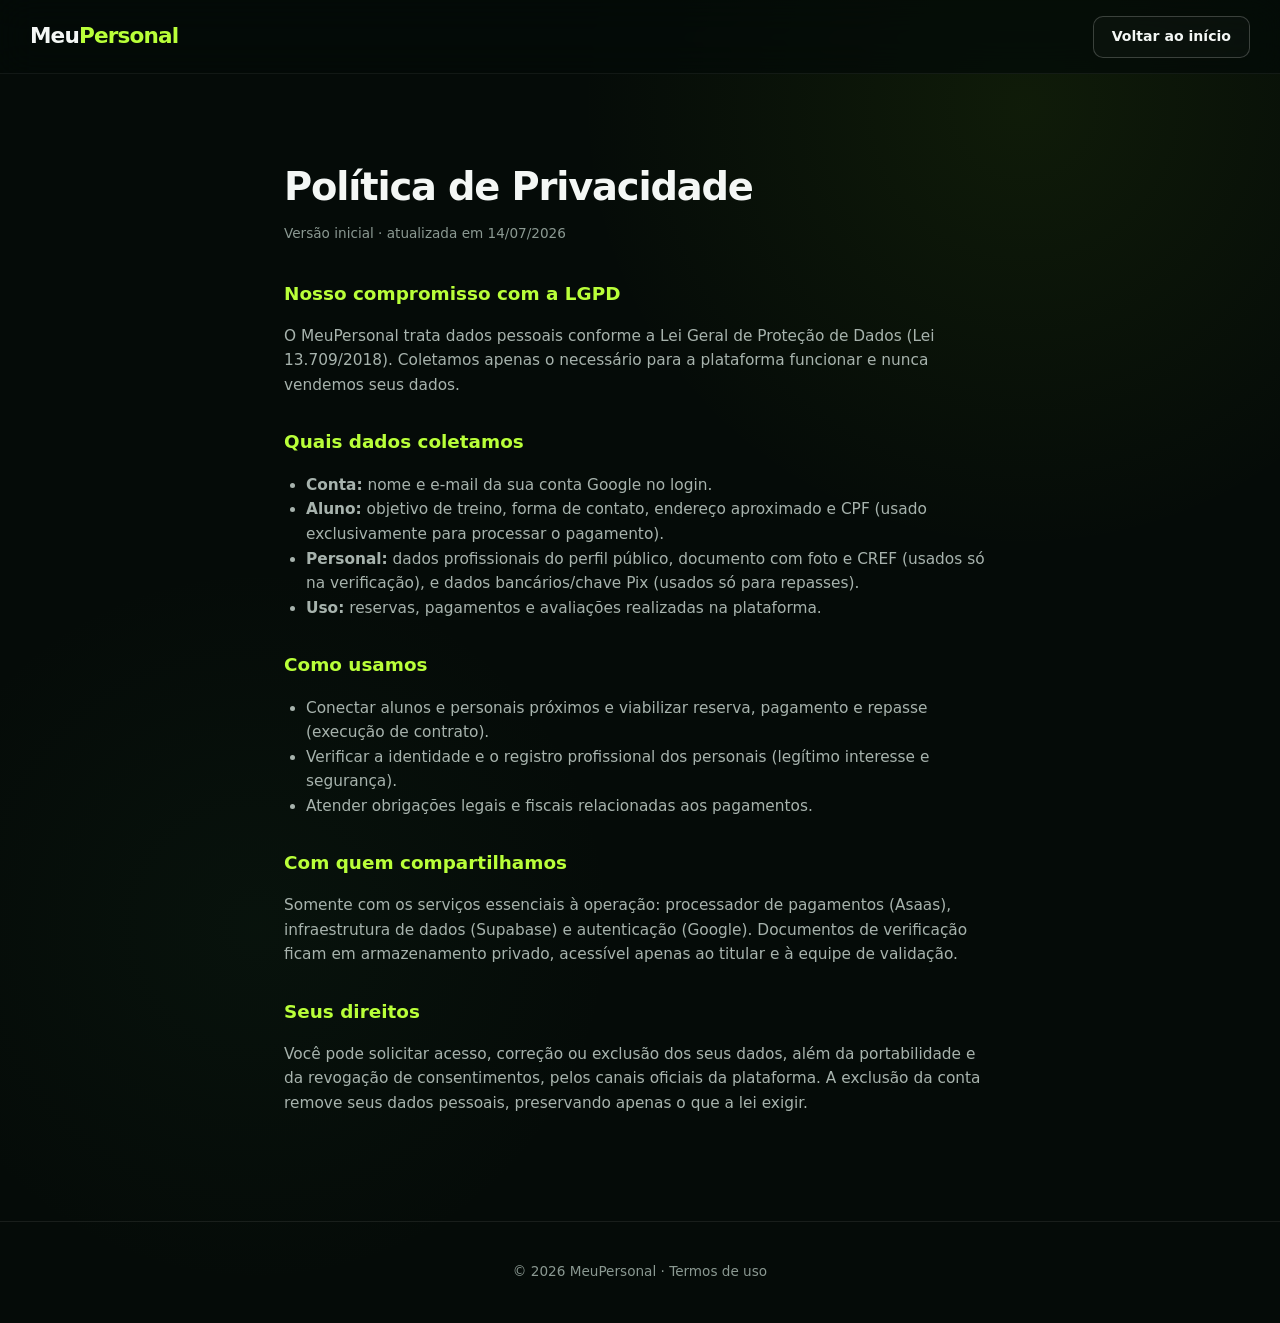
==== privacidade.html @ 19808a85 "deploy: landing sincronizada do repositório principal" ====
<!DOCTYPE html>
<html lang="pt-BR">
<head>
  <meta charset="UTF-8" />
  <meta name="viewport" content="width=device-width, initial-scale=1.0" />
  <title>Política de Privacidade | MeuPersonal</title>
  <meta name="robots" content="noindex" />
  <link rel="icon" href="data:image/svg+xml,<svg xmlns='http://www.w3.org/2000/svg' viewBox='0 0 100 100'><text y='.9em' font-size='90'>💪</text></svg>" />
  <link rel="stylesheet" href="tokens.css" />
  <link rel="stylesheet" href="styles.css" />
</head>
<body>
  <header class="site-header">
    <div class="container header-inner">
      <a class="brand" href="/"><span>Meu</span><strong>Personal</strong></a>
      <span></span>
      <div class="header-actions"><a class="btn btn-outline btn-sm" href="/">Voltar ao início</a></div>
    </div>
  </header>

  <main class="pagina-legal">
    <h1>Política de Privacidade</h1>
    <span class="atualizacao">Versão inicial · atualizada em 14/07/2026</span>

    <h2 id="lgpd">Nosso compromisso com a LGPD</h2>
    <p>O MeuPersonal trata dados pessoais conforme a Lei Geral de Proteção de Dados (Lei 13.709/2018). Coletamos apenas o necessário para a plataforma funcionar e nunca vendemos seus dados.</p>

    <h2>Quais dados coletamos</h2>
    <ul>
      <li><strong>Conta:</strong> nome e e-mail da sua conta Google no login.</li>
      <li><strong>Aluno:</strong> objetivo de treino, forma de contato, endereço aproximado e CPF (usado exclusivamente para processar o pagamento).</li>
      <li><strong>Personal:</strong> dados profissionais do perfil público, documento com foto e CREF (usados só na verificação), e dados bancários/chave Pix (usados só para repasses).</li>
      <li><strong>Uso:</strong> reservas, pagamentos e avaliações realizadas na plataforma.</li>
    </ul>

    <h2>Como usamos</h2>
    <ul>
      <li>Conectar alunos e personais próximos e viabilizar reserva, pagamento e repasse (execução de contrato).</li>
      <li>Verificar a identidade e o registro profissional dos personais (legítimo interesse e segurança).</li>
      <li>Atender obrigações legais e fiscais relacionadas aos pagamentos.</li>
    </ul>

    <h2>Com quem compartilhamos</h2>
    <p>Somente com os serviços essenciais à operação: processador de pagamentos (Asaas), infraestrutura de dados (Supabase) e autenticação (Google). Documentos de verificação ficam em armazenamento privado, acessível apenas ao titular e à equipe de validação.</p>

    <h2>Seus direitos</h2>
    <p>Você pode solicitar acesso, correção ou exclusão dos seus dados, além da portabilidade e da revogação de consentimentos, pelos canais oficiais da plataforma. A exclusão da conta remove seus dados pessoais, preservando apenas o que a lei exigir.</p>
  </main>

  <footer class="rodape" style="border-top:1px solid var(--line-neutra); padding:26px 0; text-align:center">
    <p style="color:var(--muted-2); font-size:.85rem">© 2026 MeuPersonal · <a href="termos.html">Termos de uso</a></p>
  </footer>
</body>
</html>
---- tokens.css ----
/* ============================================================
   TOKENS DE DESIGN DO MEUPERSONAL — fonte única da identidade.
   Usado pela landing (link direto) e pela plataforma web
   (globals.css importa /tokens.css, sincronizado pelo script).
   Mudou identidade? Muda AQUI, nunca nos arquivos de página.
   ============================================================ */
:root {
  /* superfícies */
  --bg: #050b08;
  --bg-deep: #020604;
  --surface: #0a1510;
  --surface-2: #0d1c15;
  --surface-3: #10231a;

  /* bordas */
  --line: rgba(198, 255, 75, 0.12);
  --line-strong: rgba(198, 255, 75, 0.28);
  --line-neutra: rgba(255, 255, 255, 0.08);

  /* texto */
  --text: #f4f7f5;
  --muted: #a7b3ad;
  --muted-2: #8b9992; /* AA em texto pequeno sobre --bg */

  /* marca */
  --lime: #b9ff39;
  --lime-2: #8fdb17;
  --lime-soft: rgba(185, 255, 57, 0.12);

  /* estados */
  --ok: #7dd97d;
  --danger: #ff8f8f;
  --pendente: #f0c674;

  /* forma */
  --radius: 22px;
  --radius-sm: 14px;
  --radius-botao: 13px;
  --shadow: 0 30px 80px rgba(0, 0, 0, 0.42);

  /* layout */
  --container: 1220px;
  --header-h: 74px;

  /* tipografia */
  --fonte: "Inter", ui-sans-serif, system-ui, -apple-system, BlinkMacSystemFont, "Segoe UI", sans-serif;
}
---- styles.css ----
/* tokens de identidade: ver tokens.css (fonte única) */
* { box-sizing: border-box; }
html { scroll-behavior: smooth; scroll-padding-top: 90px; }
body {
  margin: 0;
  min-width: 320px;
  background:
    radial-gradient(circle at 80% 8%, rgba(121, 194, 17, .09), transparent 28%),
    radial-gradient(circle at 20% 70%, rgba(46, 116, 66, .07), transparent 26%),
    var(--bg);
  color: var(--text);
  font-family: Inter, ui-sans-serif, system-ui, -apple-system, BlinkMacSystemFont, "Segoe UI", sans-serif;
  line-height: 1.6;
  overflow-x: hidden;
}

::selection { color: #071006; background: var(--lime); }
a { color: inherit; text-decoration: none; }
button, input, textarea, select { font: inherit; }
button { color: inherit; }
img, svg { display: block; max-width: 100%; }
.container { width: min(calc(100% - 40px), var(--container)); margin-inline: auto; }
.section { padding: 104px 0; position: relative; }
.compact-section { padding-top: 72px; }
.section-shell { position: relative; overflow: hidden; }

.scroll-progress {
  position: fixed; inset: 0 0 auto 0; height: 3px; z-index: 1000;
  background: transparent; pointer-events: none;
}
.scroll-progress span { display: block; width: 0; height: 100%; background: linear-gradient(90deg, var(--lime-2), var(--lime)); box-shadow: 0 0 18px var(--lime); }

.site-header {
  position: sticky; top: 0; z-index: 100;
  height: var(--header-h);
  border-bottom: 1px solid rgba(255,255,255,.06);
  background: rgba(4, 10, 7, .72);
  backdrop-filter: blur(18px);
  transition: background .3s ease, box-shadow .3s ease;
}
.site-header.is-scrolled { background: rgba(4, 10, 7, .92); box-shadow: 0 10px 40px rgba(0,0,0,.3); }
.header-inner { height: 100%; display: grid; grid-template-columns: auto 1fr auto; align-items: center; gap: 32px; }
.brand { display: inline-flex; align-items: baseline; font-weight: 780; letter-spacing: -.04em; font-size: 1.35rem; white-space: nowrap; }
.brand strong { color: var(--lime); }
.main-nav { display: flex; justify-content: center; align-items: center; gap: clamp(18px, 3vw, 38px); }
.main-nav a { position: relative; color: #c3ccc7; font-size: .93rem; font-weight: 600; transition: color .2s ease; }
.main-nav a::after { content: ""; position: absolute; left: 0; bottom: -10px; width: 100%; height: 2px; border-radius: 10px; background: var(--lime); transform: scaleX(0); transform-origin: center; transition: transform .25s ease; }
.main-nav a:hover, .main-nav a.active { color: #fff; }
.main-nav a:hover::after, .main-nav a.active::after { transform: scaleX(1); }
.header-actions { display: flex; align-items: center; gap: 20px; }
.link-login { color: #c3ccc7; font-weight: 650; font-size: .94rem; }
.menu-toggle { display: none; background: none; border: 0; width: 42px; height: 42px; padding: 10px; cursor: pointer; }
.menu-toggle span { display: block; height: 2px; background: #fff; margin: 5px 0; border-radius: 2px; transition: transform .25s, opacity .25s; }

.btn {
  --btn-bg: transparent;
  display: inline-flex; align-items: center; justify-content: center; gap: 10px;
  min-height: 52px; padding: 0 22px;
  border: 1px solid transparent; border-radius: 13px;
  background: var(--btn-bg); color: var(--text); font-weight: 760; font-size: .95rem;
  cursor: pointer; position: relative; overflow: hidden;
  transition: transform .22s ease, box-shadow .22s ease, border-color .22s ease, background .22s ease;
}
.btn::before { content: ""; position: absolute; inset: 0; background: linear-gradient(120deg, transparent 0 35%, rgba(255,255,255,.22), transparent 65%); transform: translateX(-120%); transition: transform .6s ease; }
.btn:hover::before { transform: translateX(120%); }
.btn:hover { transform: translateY(-2px); }
.btn-primary { --btn-bg: linear-gradient(135deg, var(--lime), #9fec24); color: #071006; box-shadow: 0 12px 34px rgba(185,255,57,.18); }
.btn-primary:hover { box-shadow: 0 16px 40px rgba(185,255,57,.28); }
.btn-outline { border-color: rgba(255,255,255,.2); background: rgba(255,255,255,.025); }
.btn-outline:hover { border-color: var(--line-strong); background: var(--lime-soft); }
.btn-sm { min-height: 42px; padding: 0 18px; border-radius: 10px; font-size: .88rem; }
.btn-block { width: 100%; min-height: 44px; }
.btn-icon { font-size: 1.1rem; }

.hero { padding: 70px 0 94px; min-height: 760px; }
.hero-grid-bg { position: absolute; inset: 0; opacity: .2; background-image: linear-gradient(rgba(181,255,58,.06) 1px, transparent 1px), linear-gradient(90deg, rgba(181,255,58,.06) 1px, transparent 1px); background-size: 48px 48px; mask-image: linear-gradient(to bottom, transparent, black 15%, black 72%, transparent); }
.hero-glow { position: absolute; border-radius: 50%; filter: blur(70px); opacity: .18; pointer-events: none; }
.glow-one { width: 460px; height: 460px; background: #81e600; right: 6%; top: 14%; }
.glow-two { width: 280px; height: 280px; background: #159150; left: 3%; bottom: 8%; }
.hero-grid { display: grid; grid-template-columns: minmax(0, 1.04fr) minmax(520px, .96fr); gap: 44px; align-items: center; position: relative; z-index: 1; }
.hero-copy { padding: 26px 0; }
.eyebrow, .section-kicker { color: var(--lime); text-transform: uppercase; letter-spacing: .08em; font-size: .75rem; font-weight: 780; }
.eyebrow { display: inline-flex; align-items: center; gap: 8px; border: 1px solid var(--line); background: rgba(185,255,57,.04); padding: 8px 12px; border-radius: 999px; }
.eyebrow-star { text-shadow: 0 0 14px var(--lime); }
.hero h1 { margin: 24px 0 22px; max-width: 760px; font-size: clamp(3rem, 5.1vw, 5.4rem); line-height: .98; letter-spacing: -.065em; }
.hero h1 span { display: block; color: var(--lime); text-shadow: 0 0 40px rgba(185,255,57,.12); }
.hero-description { max-width: 670px; margin: 0; color: #bac5bf; font-size: clamp(1rem, 1.35vw, 1.12rem); line-height: 1.75; }
.hero-actions { display: flex; flex-wrap: wrap; gap: 14px; margin: 30px 0; }
.trust-strip { display: grid; grid-template-columns: repeat(3, 1fr); gap: 10px; align-items: center; }
.trust-item { min-height: 74px; display: flex; align-items: center; gap: 12px; padding: 12px 14px; background: #0a120d; border: 1.5px solid var(--line-strong); border-radius: 15px; box-shadow: 0 0 16px rgba(185,255,57,.14); }
.trust-item svg { width: 28px; height: 28px; fill: none; stroke: var(--lime); stroke-width: 1.7; flex: 0 0 auto; }
.trust-item div { display: flex; flex-direction: column; min-width: 0; }
.trust-item strong { font-size: .8rem; white-space: nowrap; }
.trust-item span { color: var(--muted); font-size: .72rem; }

.hero-visual { min-height: 610px; position: relative; display: flex; align-items: center; justify-content: center; perspective: 1200px; }
.visual-orbit { position: absolute; border-radius: 50%; border: 1px solid rgba(185,255,57,.2); box-shadow: 0 0 50px rgba(185,255,57,.12), inset 0 0 30px rgba(185,255,57,.05); }
.orbit-one { width: 430px; height: 130px; bottom: 88px; transform: rotate(-5deg); }
.orbit-two { width: 520px; height: 240px; right: 8px; top: 160px; border-style: dashed; opacity: .55; }
.phone-wrap { position: relative; width: 380px; transform: rotateY(-8deg) rotateZ(2deg); transform-style: preserve-3d; transition: transform .22s ease-out; z-index: 3; }.phone-wrap .celular-app { width: 100%; height: auto; filter: drop-shadow(0 34px 44px rgba(0,0,0,.55)); }
.phone-shadow { position: absolute; inset: auto 20px 0; height: 50px; background: rgba(0,0,0,.65); filter: blur(25px); }
.phone { position: absolute; inset: 0; border-radius: 42px; padding: 11px; background: linear-gradient(145deg, #28322d, #050807 55%, #17211c); border: 1px solid rgba(255,255,255,.24); box-shadow: 0 36px 70px rgba(0,0,0,.66), inset 0 0 0 2px rgba(255,255,255,.04); }
.phone::before { content: ""; position: absolute; top: 13px; left: 50%; transform: translateX(-50%); width: 92px; height: 22px; border-radius: 20px; background: #030504; z-index: 5; }
.phone-topbar { height: 36px; padding: 6px 12px 0; display: flex; align-items: center; justify-content: space-between; color: #dbe2de; font-size: .68rem; }
.phone-status { display: flex; gap: 3px; }
.phone-status i { width: 4px; height: 4px; border-radius: 50%; background: #dbe2de; }
.phone-screen { height: calc(100% - 36px); background: linear-gradient(180deg, #0d1a14, #06100c); border-radius: 31px; overflow: hidden; border: 1px solid rgba(255,255,255,.05); }
.phone-title-row { padding: 20px 17px 12px; display: flex; justify-content: space-between; align-items: center; }
.phone-title-row div { display: flex; flex-direction: column; line-height: 1.15; }
.phone-title-row small { color: #fff; font-weight: 760; font-size: .9rem; }
.phone-title-row strong { color: #fff; font-size: 1rem; }
.phone-title-row button { width: 30px; height: 30px; border-radius: 50%; border: 1px solid var(--line); background: var(--lime-soft); color: var(--lime); }
.mini-map { position: relative; height: 175px; overflow: hidden; background: radial-gradient(circle at 55% 45%, rgba(26,124,70,.25), transparent 42%), linear-gradient(45deg, #0b1712, #101d17); }
.mini-map::before, .mini-map::after { content: ""; position: absolute; inset: 0; background-image: linear-gradient(rgba(255,255,255,.04) 1px, transparent 1px), linear-gradient(90deg, rgba(255,255,255,.04) 1px, transparent 1px); background-size: 26px 26px; }
.map-road { position: absolute; background: rgba(128,151,139,.11); border: 1px solid rgba(194,212,203,.07); border-radius: 30px; z-index: 1; }
.road-a { width: 330px; height: 26px; left: -30px; top: 50px; transform: rotate(14deg); }
.road-b { width: 270px; height: 22px; left: 60px; top: 110px; transform: rotate(-21deg); }
.road-c { width: 24px; height: 230px; left: 118px; top: -20px; transform: rotate(4deg); }
.map-pin { position: absolute; z-index: 4; width: 26px; height: 34px; background: var(--lime); clip-path: polygon(50% 100%, 5% 44%, 5% 30%, 13% 13%, 31% 3%, 50% 0, 69% 3%, 87% 13%, 95% 30%, 95% 44%); filter: drop-shadow(0 8px 10px rgba(185,255,57,.25)); animation: pinFloat 2.6s ease-in-out infinite; }
.map-pin i { position: absolute; width: 9px; height: 9px; border-radius: 50%; background: #0b160e; left: 50%; top: 9px; transform: translateX(-50%); }
.pin-a { left: 45px; top: 44px; }.pin-b { right: 42px; top: 25px; animation-delay: .4s; }.pin-c { left: 155px; bottom: 24px; animation-delay: .8s; }.pin-d { right: 85px; bottom: 18px; animation-delay: 1.2s; }
.user-location { position: absolute; z-index: 5; left: 128px; top: 75px; width: 22px; height: 22px; border-radius: 50%; border: 5px solid #eaf7ff; background: #2188ff; box-shadow: 0 0 0 8px rgba(33,136,255,.18); animation: pulseBlue 2s infinite; }
.trainer-list { padding: 10px; display: grid; gap: 8px; }
.trainer-card { display: grid; grid-template-columns: 43px 1fr auto; align-items: center; gap: 9px; padding: 8px; border-radius: 13px; background: rgba(15,31,23,.94); border: 1px solid rgba(255,255,255,.06); transition: transform .2s, border-color .2s; }
.trainer-card:hover, .trainer-card.active { transform: translateX(-5px); border-color: rgba(185,255,57,.25); }
.avatar, .dashboard-avatar { display: grid; place-items: center; color: #071006; font-weight: 900; background: linear-gradient(135deg, #f0b978, #b86d3a); overflow: hidden; }.avatar-foto { background: linear-gradient(160deg, #1c2f24, #0c1712); }.avatar-foto img { width: 100%; height: 100%; object-fit: cover; object-position: top; }
.avatar { width: 43px; height: 43px; border-radius: 12px; }
.avatar span { font-size: .78rem; }
.avatar-2 { background: linear-gradient(135deg, #f8c7a9, #9b5a44); }.avatar-3 { background: linear-gradient(135deg, #d5a27b, #6b3a28); }.avatar-4 { background: linear-gradient(135deg, #ffcf91, #a35c30); }
.trainer-info { display: flex; flex-direction: column; line-height: 1.25; min-width: 0; }
.trainer-info strong { font-size: .72rem; }.trainer-info small { color: #a9b7af; font-size: .62rem; }.rating { color: #ffd84d; font-size: .62rem; }.rating em { color: #96a49c; font-style: normal; }
.heart { border: 0; background: none; color: #dce5e0; font-size: 1.15rem; cursor: pointer; transition: color .2s, transform .2s; }.heart.is-liked { color: #ff6f8c; transform: scale(1.18); }

.floating-card { background: rgba(8,19,13,.88); border: 1px solid rgba(255,255,255,.1); backdrop-filter: blur(18px); box-shadow: var(--shadow); }
.booking-panel { position: absolute; right: 0; top: 130px; z-index: 5; width: 245px; border-radius: 18px; padding: 14px; animation: floatCard 5s ease-in-out infinite; box-shadow: 0 24px 34px rgba(0,0,0,.5), 0 0 16px rgba(185,255,57,.18); }
.panel-heading { display: flex; align-items: center; justify-content: space-between; font-size: .72rem; margin-bottom: 12px; }
.week-row { display: grid; grid-template-columns: repeat(6,1fr); gap: 3px; margin-bottom: 14px; }
.week-row button { border: 0; background: transparent; color: #8f9d95; border-radius: 7px; padding: 5px 1px; display: flex; flex-direction: column; font-size: .5rem; }
.week-row button strong { color: #fff; font-size: .66rem; }
.week-row button.selected { background: var(--lime); color: #071006; }.week-row button.selected strong { color: #071006; }
.panel-label { color: #aab6af; font-size: .62rem; }
.time-grid { display: grid; grid-template-columns: 1fr 1fr; gap: 7px; margin: 7px 0 14px; }
.time-grid button { height: 30px; border-radius: 7px; border: 1px solid rgba(255,255,255,.09); background: #0b1711; color: #fff; font-size: .68rem; }
.time-grid button.selected { background: var(--lime); color: #071006; font-weight: 800; }
.payment-box { border-top: 1px solid rgba(255,255,255,.08); padding-top: 12px; }
.payment-box > div { display: flex; flex-direction: column; margin-bottom: 10px; line-height: 1.35; }
.payment-box small, .payment-box span { color: #8c9a92; font-size: .58rem; }.payment-box strong { font-size: .92rem; }

.section-heading { text-align: center; max-width: 700px; margin: 0 auto 44px; }
.section-heading h2 { margin: 7px 0 6px; font-size: clamp(2rem, 3.2vw, 3rem); letter-spacing: -.04em; line-height: 1.12; }
.section-heading h2 span { color: var(--lime); }
.section-heading p { color: var(--muted); margin: 0; }
.steps-grid { display: grid; grid-template-columns: 1fr auto 1fr auto 1fr; gap: 16px; align-items: stretch; }
.step-card { position: relative; padding: 26px 28px 30px; border-radius: var(--radius); background: linear-gradient(145deg, rgba(15,32,23,.92), rgba(8,18,13,.92)); border: 1px solid rgba(255,255,255,.08); transition: transform .28s, border-color .28s, box-shadow .28s; }
.step-card:hover { transform: translateY(-8px); border-color: var(--line-strong); box-shadow: 0 26px 60px rgba(0,0,0,.28); }
.step-top { display: flex; align-items: center; justify-content: space-between; gap: 14px; margin-bottom: 18px; }
.step-number { width: 40px; height: 40px; border-radius: 50%; display: grid; place-items: center; background: var(--lime); color: #071006; font-weight: 900; font-size: 1.05rem; flex: 0 0 auto; }
.step-icon { display: grid; place-items: center; }
.step-icon svg { width: 96px; height: 96px; filter: drop-shadow(0 10px 18px rgba(0,0,0,.45)); }
.step-icon .traco-suave { fill: none; stroke: #7d8b83; stroke-width: 2.4; stroke-linejoin: round; stroke-linecap: round; }
.step-icon .traco-lima { fill: none; stroke: var(--lime); stroke-width: 2.6; stroke-linejoin: round; stroke-linecap: round; }
.step-icon .pino { fill: var(--lime); stroke: #0b130e; stroke-width: 1.6; }
.step-icon .pino-furo { fill: #0b130e; }
.step-icon .ponto-lima rect { fill: var(--lime); }
.step-icon .cadeado { fill: var(--lime); }
.step-icon .cadeado-furo { fill: #0b130e; }
.step-arrow { align-self: center; color: var(--lime); font-size: 2.2rem; font-weight: 800; text-shadow: 0 0 16px rgba(185,255,57,.35); user-select: none; }
.step-card h3 { margin: 12px 0 8px; font-size: 1.22rem; }.step-card p { color: var(--muted); margin: 0; }

.section-panel::before { content: ""; position: absolute; inset: 32px 0; background: linear-gradient(180deg, rgba(10,23,16,.84), rgba(6,14,10,.88)); border-top: 1px solid rgba(255,255,255,.06); border-bottom: 1px solid rgba(255,255,255,.06); z-index: -1; }
.trainer-section-grid { display: grid; grid-template-columns: .92fr 1.08fr; gap: 64px; align-items: center; }
.trainer-copy h2 { margin: 9px 0 24px; font-size: clamp(2.25rem, 4vw, 3.7rem); line-height: 1.1; letter-spacing: -.055em; }.trainer-copy h2 span { color: var(--lime); }
.benefit-list { list-style: none; margin: 0 0 28px; padding: 0; display: grid; gap: 17px; }
.benefit-list li { display: grid; grid-template-columns: 26px 1fr; gap: 10px; align-items: start; }.benefit-list li > span { color: var(--lime); font-size: 1.25rem; font-weight: 900; }.benefit-list p { margin: 0; color: #bac5bf; }.benefit-list strong { color: #fff; }
.dashboard-mockup { position: relative; min-height: 520px; padding: 28px; border-radius: 26px; background: linear-gradient(145deg, #0b1711, #08100c); border: 1px solid rgba(255,255,255,.08); box-shadow: var(--shadow); overflow: hidden; }
.dashboard-glow { position: absolute; width: 330px; height: 330px; border-radius: 50%; border: 2px solid rgba(185,255,57,.28); filter: blur(.2px); right: -130px; top: 100px; box-shadow: 0 0 70px rgba(185,255,57,.15); }
.dashboard-card { position: relative; z-index: 1; }
.profile-summary { display: flex; align-items: center; gap: 14px; width: 76%; padding: 14px; border: 1px solid rgba(255,255,255,.08); background: rgba(10,23,16,.85); border-radius: 15px; }
.dashboard-avatar { width: 58px; height: 58px; border-radius: 50%; flex: 0 0 auto; }
.profile-summary > div:last-child { display: flex; flex-direction: column; line-height: 1.25; }.profile-summary span { color: #bfc9c3; font-size: .7rem; }.profile-summary span b { color: var(--lime); }.profile-summary strong { font-size: 1rem; }.profile-summary small { color: #8b9991; }.profile-summary em { color: #ffd84d; font-size: .72rem; font-style: normal; }
.dashboard-stats { position: relative; z-index: 1; display: grid; grid-template-columns: repeat(3,1fr); gap: 10px; margin: 16px 0; }
.dashboard-stats div { padding: 12px; background: #0d1d15; border: 1px solid rgba(255,255,255,.06); border-radius: 12px; display: flex; flex-direction: column; }.dashboard-stats span { color: #7f8d85; font-size: .62rem; }.dashboard-stats strong { font-size: 1.08rem; }
.dashboard-calendar { position: relative; z-index: 1; width: 78%; padding: 14px; border: 1px solid rgba(255,255,255,.06); background: #09140e; border-radius: 16px; }
.calendar-head { display: flex; justify-content: space-between; font-size: .75rem; margin-bottom: 10px; }.calendar-head span { color: #819087; }
.calendar-days { display: grid; grid-template-columns: repeat(6,1fr); gap: 4px; }.calendar-days div { padding: 6px 2px; display: flex; flex-direction: column; align-items: center; border-radius: 8px; font-size: .58rem; color: #849188; }.calendar-days strong { color: #fff; font-size: .72rem; }.calendar-days .selected { background: var(--lime); color: #071006; }.calendar-days .selected strong { color: #071006; }
.calendar-slots { display: grid; grid-template-columns: 38px 1fr 1fr; gap: 7px; align-items: center; margin-top: 12px; }.calendar-slots span { color: #7d8b83; font-size: .58rem; }.slot { display: block; height: 12px; border-radius: 4px; background: rgba(185,255,57,.08); }.s2,.s3,.s6,.s8 { background: linear-gradient(90deg, rgba(185,255,57,.25), var(--lime-2)); }
.payout-card { position: absolute; right: 28px; bottom: 54px; z-index: 4; width: 190px; padding: 16px; border-radius: 14px; background: rgba(10,24,16,.94); border: 1px solid rgba(185,255,57,.15); box-shadow: 0 20px 50px rgba(0,0,0,.4); animation: floatCard 5.8s ease-in-out infinite reverse; }.payout-card > strong { font-size: .76rem; }.payout-card p { display: flex; justify-content: space-between; margin: 10px 0; font-size: .62rem; color: #8e9d94; }.payout-card p b { color: var(--lime); }.payout-card div { border-top: 1px solid rgba(255,255,255,.07); padding-top: 10px; display: flex; justify-content: space-between; font-size: .72rem; }

.security-grid { display: grid; grid-template-columns: repeat(3,1fr); gap: 20px; }
.security-card { min-height: 190px; display: grid; grid-template-columns: 86px 1fr; align-items: center; gap: 17px; padding: 24px; border: 1px solid rgba(255,255,255,.07); background: linear-gradient(145deg, #0d1b14, #09120e); border-radius: 18px; transition: border-color .25s, transform .25s; }
.security-card:hover { border-color: var(--line-strong); transform: translateY(-5px); }.security-icon svg { width: 72px; height: 72px; fill: none; stroke: var(--lime); stroke-width: 2; }.security-card h3 { margin: 0 0 8px; font-size: 1.06rem; }.security-card p { margin: 0; color: var(--muted); font-size: .92rem; }

.benefit-grid { display: grid; grid-template-columns: repeat(4,1fr); gap: 16px; }
.mini-benefit { min-height: 135px; display: flex; gap: 14px; align-items: flex-start; padding: 22px; border: 1px solid rgba(255,255,255,.07); border-radius: 16px; background: rgba(9,20,14,.86); transition: transform .25s, border-color .25s; }.mini-benefit:hover { transform: translateY(-5px); border-color: var(--line-strong); }.mini-benefit > span { color: var(--lime); font-size: 2rem; line-height: 1; text-shadow: 0 0 18px rgba(185,255,57,.25); }.mini-icon svg { width: 42px; height: 42px; fill: none; stroke: var(--lime); stroke-width: 2; stroke-linecap: round; stroke-linejoin: round; filter: drop-shadow(0 0 12px rgba(185,255,57,.2)); }.mini-icon .cheio { fill: var(--lime); stroke: none; }.mini-benefit h3 { margin: 0 0 6px; font-size: .98rem; }.mini-benefit p { margin: 0; color: var(--muted); font-size: .86rem; }

.faq-section { padding-top: 70px; }
.faq-grid { display: grid; grid-template-columns: .85fr 1.15fr; gap: 70px; align-items: start; }.faq-intro h2 { margin: 8px 0 12px; font-size: clamp(2rem,3vw,3rem); line-height: 1.12; letter-spacing: -.045em; }.faq-intro p { color: var(--muted); }.faq-list { display: grid; gap: 12px; }.faq-list details { border: 1px solid rgba(255,255,255,.08); background: rgba(10,21,16,.78); border-radius: 15px; padding: 0 18px; transition: border-color .2s, background .2s; }.faq-list details[open] { border-color: var(--line-strong); background: #0c1912; }.faq-list summary { cursor: pointer; list-style: none; padding: 18px 32px 18px 0; font-weight: 720; position: relative; }.faq-list summary::-webkit-details-marker { display: none; }.faq-list summary::after { content: "+"; position: absolute; right: 0; top: 50%; transform: translateY(-50%); color: var(--lime); font-size: 1.3rem; }.faq-list details[open] summary::after { content: "−"; }.faq-list details p { color: var(--muted); margin: -4px 0 18px; }

.cta-section { padding: 28px 0 90px; }
.cta-card { min-height: 270px; position: relative; overflow: hidden; display: grid; place-items: center; text-align: center; padding: 40px 210px; border-radius: 26px; border: 1px solid rgba(185,255,57,.32); background: radial-gradient(circle at center, rgba(153,235,31,.18), transparent 38%), linear-gradient(120deg, #0b1b12, #172b10 52%, #0b1b12); box-shadow: 0 25px 80px rgba(0,0,0,.3), inset 0 0 60px rgba(185,255,57,.04); }
.cta-card::before { content: ""; position: absolute; inset: 0; background-image: linear-gradient(rgba(185,255,57,.06) 1px, transparent 1px), linear-gradient(90deg, rgba(185,255,57,.06) 1px, transparent 1px); background-size: 35px 35px; mask-image: linear-gradient(90deg, transparent, black, transparent); }
.cta-content { position: relative; z-index: 2; }.cta-content > span { color: var(--lime); text-transform: uppercase; letter-spacing: .12em; font-size: .72rem; font-weight: 800; }.cta-content h2 { margin: 8px 0; font-size: clamp(2rem,3.2vw,3.1rem); line-height: 1.1; letter-spacing: -.05em; }.cta-content h2 strong { color: var(--lime); }.cta-content p { color: #bbc6c0; margin: 0 0 22px; }.cta-actions { display: flex; justify-content: center; gap: 12px; flex-wrap: wrap; }
.athlete { position: absolute; bottom: 0; height: 92%; width: auto; z-index: 1; filter: drop-shadow(0 22px 28px rgba(0,0,0,.45)); object-fit: contain; object-position: bottom; }.athlete-left { left: 42px; }.athlete-right { right: 42px; }

.site-footer { border-top: 1px solid rgba(255,255,255,.07); background: #030805; }.footer-grid { display: grid; grid-template-columns: 1.5fr repeat(3,1fr); gap: 50px; padding: 54px 0 42px; }.footer-brand { margin-bottom: 10px; }.footer-grid p { max-width: 270px; color: var(--muted-2); font-size: .88rem; }.footer-grid h3 { margin: 0 0 13px; font-size: .9rem; }.footer-grid > div:not(:first-child) { display: flex; flex-direction: column; align-items: flex-start; }.footer-grid a:not(.brand) { color: var(--muted); margin: 3px 0; font-size: .84rem; }.footer-grid a:hover { color: var(--lime); }.social-links { display: flex; gap: 10px; }.social-links a { width: 36px; height: 36px; display: grid; place-items: center; border: 1px solid var(--line); border-radius: 50%; color: var(--lime)!important; transition: border-color .2s, background .2s; }.social-links a:hover { border-color: var(--line-strong); background: var(--lime-soft); }.social-links svg { width: 18px; height: 18px; fill: var(--lime); }.footer-bottom { border-top: 1px solid rgba(255,255,255,.05); padding: 18px 20px; text-align: center; color: #647169; font-size: .78rem; }

.reveal { opacity: 0; transform: translateY(26px); transition: opacity .75s cubic-bezier(.2,.7,.2,1), transform .75s cubic-bezier(.2,.7,.2,1); transition-delay: var(--delay, 0ms); }
.reveal.is-visible { opacity: 1; transform: translateY(0); }

@keyframes pinFloat { 0%,100%{transform:translateY(0)}50%{transform:translateY(-7px)} }
@keyframes pulseBlue { 0%,100%{box-shadow:0 0 0 7px rgba(33,136,255,.14)}50%{box-shadow:0 0 0 14px rgba(33,136,255,.03)} }
@keyframes floatCard { 0%,100%{transform:translateY(0)}50%{transform:translateY(-10px)} }

@media (max-width: 1120px) {
  .main-nav { gap: 18px; }.main-nav a { font-size: .84rem; }
  .hero-grid { grid-template-columns: 1fr 500px; }.booking-panel { right: -10px; width: 220px; }
  .trust-item strong { white-space: normal; }
  .security-card { grid-template-columns: 64px 1fr; padding: 20px; }.security-icon svg { width: 58px; height: 58px; }
  .cta-card { padding-inline: 170px; }.athlete { height: 78%; }.athlete-left { left: 20px; }.athlete-right { right: 20px; }
}

@media (max-width: 960px) {
  :root { --header-h: 68px; }
  .header-inner { grid-template-columns: auto auto 1fr; }.menu-toggle { display: block; justify-self: end; order: 2; }.header-actions { justify-self: end; order: 3; }.main-nav { position: fixed; top: var(--header-h); left: 20px; right: 20px; display: grid; justify-content: stretch; background: rgba(6,15,10,.98); border: 1px solid rgba(255,255,255,.08); border-radius: 16px; padding: 15px; transform: translateY(-18px); opacity: 0; pointer-events: none; transition: .25s; box-shadow: 0 24px 50px rgba(0,0,0,.4); }.main-nav.is-open { transform: translateY(0); opacity: 1; pointer-events: auto; }.main-nav a { padding: 10px; }.main-nav a::after { bottom: 3px; }
  .hero { padding-top: 42px; }.hero-grid { grid-template-columns: 1fr; }.hero-copy { text-align: center; }.hero h1, .hero-description { margin-left: auto; margin-right: auto; }.hero-actions { justify-content: center; }.trust-strip { max-width: 760px; margin: auto; }.hero-visual { max-width: 700px; width: 100%; margin: -10px auto 0; }
  .trainer-section-grid, .faq-grid { grid-template-columns: 1fr; }.trainer-copy { text-align: center; }.benefit-list { text-align: left; max-width: 700px; margin-left: auto; margin-right: auto; }.dashboard-mockup { max-width: 720px; width: 100%; margin: auto; }
  .security-grid { grid-template-columns: 1fr; }.security-card { min-height: 150px; }
  .benefit-grid { grid-template-columns: repeat(2,1fr); }.footer-grid { grid-template-columns: 1.5fr 1fr 1fr; }.footer-grid > div:last-child { grid-column: 2 / 4; }
}

@media (max-width: 720px) {
  .container { width: min(calc(100% - 26px), var(--container)); }
  .section { padding: 78px 0; }
  .header-actions .link-login { display: none; }.header-actions .btn { min-height: 40px; padding: 0 13px; font-size: .77rem; }
  .hero h1 { font-size: clamp(2.65rem, 13vw, 4.5rem); }.hero-description { font-size: .98rem; }.hero-actions { flex-direction: column; }.hero-actions .btn { width: 100%; }.trust-strip { grid-template-columns: 1fr; }
  .hero-visual { min-height: 560px; transform: scale(.9); margin-top: -18px; margin-bottom: -30px; }.phone-wrap { margin-left: -70px; }.booking-panel { right: -25px; top: 135px; }
  .steps-grid { grid-template-columns: 1fr; }.step-arrow { display: none; }
  .dashboard-mockup { min-height: 540px; padding: 18px; }.profile-summary { width: 100%; }.dashboard-stats { grid-template-columns: 1fr 1fr; }.dashboard-stats div:last-child { grid-column: 1 / -1; }.dashboard-calendar { width: 100%; }.payout-card { right: 16px; bottom: 25px; }
  .benefit-grid { grid-template-columns: 1fr; }.cta-card { min-height: 390px; padding: 46px 20px 150px; }.athlete { height: 150px; opacity: .85; }.athlete-left { left: 4px; }.athlete-right { right: 4px; }.cta-actions { flex-direction: column; }.cta-actions .btn { width: 100%; }
  .footer-grid { grid-template-columns: 1fr 1fr; gap: 32px; }.footer-grid > div:first-child, .footer-grid > div:last-child { grid-column: 1 / -1; }.footer-grid > div:last-child { align-items: flex-start; }
}

@media (max-width: 500px) {
  .brand { font-size: 1.15rem; }.header-inner { gap: 8px; }
  .hero-visual { transform: scale(.72); width: 125%; margin-left: -12.5%; min-height: 500px; }.phone-wrap { margin-left: -90px; }.booking-panel { right: -10px; }
  .security-card { grid-template-columns: 1fr; text-align: center; }.security-icon { display: grid; place-items: center; }
  .footer-grid { grid-template-columns: 1fr; }.footer-grid > div, .footer-grid > div:first-child, .footer-grid > div:last-child { grid-column: auto; }
}

@media (prefers-reduced-motion: reduce) {
  html { scroll-behavior: auto; }
  *, *::before, *::after { animation-duration: .001ms !important; animation-iteration-count: 1 !important; transition-duration: .001ms !important; }
  .reveal { opacity: 1; transform: none; }
}

/* ====== abertura em dois atos (frases gooey → hero) ====== */
.intro-abertura {
  position: fixed; inset: 0; z-index: 2000;
  display: grid; place-items: center;
  background:
    radial-gradient(circle at 50% 60%, rgba(121, 194, 17, .10), transparent 45%),
    var(--bg-deep);
  transition: opacity .7s ease, transform .7s ease;
}
.intro-abertura.saindo { opacity: 0; transform: scale(1.06); pointer-events: none; }
.intro-filtro { position: absolute; width: 0; height: 0; }
.intro-palco { position: relative; width: min(92vw, 980px); height: 40vh; display: flex; align-items: center; justify-content: center; }
.intro-frase {
  position: absolute; inset: 0; display: grid; place-items: center;
  text-align: center; user-select: none; padding: 0 12px;
  font-weight: 800; letter-spacing: -.04em; line-height: 1.12;
  font-size: clamp(1.9rem, 5.4vw, 4rem);
  color: var(--text);
  text-shadow: 0 0 44px rgba(185, 255, 57, .16);
}
.intro-frase em { font-style: normal; color: var(--lime); }
#intro-frase-2 { opacity: 0; }
.intro-pular {
  position: absolute; bottom: 34px; left: 50%; transform: translateX(-50%);
  background: transparent; border: 1px solid var(--line); border-radius: 999px;
  color: var(--muted); font-size: .85rem; font-weight: 600; padding: 9px 18px; cursor: pointer;
  transition: color .2s, border-color .2s;
}
.intro-pular:hover { color: var(--lime); border-color: var(--line-strong); }
body.intro-ativa { overflow: hidden; }

/* viagem: frase voa até a pessoa, portal verde abre e o hero aterrissa */
.intro-palco { transition: transform .68s cubic-bezier(.5, 0, .9, .4), opacity .68s ease, filter .68s ease; }
.intro-abertura.viajando .intro-palco { transform: scale(8); opacity: 0; filter: blur(12px); }
.intro-portal { position: absolute; inset: 0; display: grid; place-items: center; pointer-events: none; }
.intro-portal::before {
  content: ""; width: 26vmax; height: 26vmax; border-radius: 50%;
  border: 3px solid var(--lime);
  box-shadow:
    0 0 60px 18px rgba(185,255,57,.5),
    inset 0 0 80px rgba(185,255,57,.35);
  opacity: 0; transform: scale(.04);
}
.intro-abertura.viajando .intro-portal::before { animation: portal-viagem .72s cubic-bezier(.45, 0, .8, .45) forwards; }
@keyframes portal-viagem {
  0% { opacity: 0; transform: scale(.04); }
  25% { opacity: 1; }
  100% { opacity: 0; transform: scale(10); }
}
.intro-abertura.viajando .intro-pular { opacity: 0; }
body.chegando .site-header,
body.chegando main,
body.chegando .site-footer { animation: aterrissagem .85s cubic-bezier(.16, .8, .3, 1) both; }
@keyframes aterrissagem {
  from { transform: scale(1.07); opacity: .15; filter: blur(9px); }
  to { transform: none; opacity: 1; filter: none; }
}
@media (prefers-reduced-motion: reduce) {
  .intro-abertura.viajando .intro-palco, .intro-abertura.viajando .intro-portal::before { animation: none; transition: none; }
  body.chegando .site-header, body.chegando main, body.chegando .site-footer { animation: none; }
}

/* ícones svg dos botões do hero */
.btn-svg { width: 18px; height: 18px; fill: none; stroke: currentColor; stroke-width: 2; stroke-linecap: round; stroke-linejoin: round; }

/* faixa de confiança institucional */
.faixa-confianca { border-block: 1px solid var(--line-neutra, rgba(255,255,255,.08)); background: rgba(10, 21, 16, .5); }
.faixa-confianca-itens { display: flex; flex-wrap: wrap; justify-content: center; gap: 14px 38px; padding: 18px 24px; }
.faixa-confianca-itens span { display: inline-flex; align-items: center; gap: 9px; color: var(--muted); font-size: .88rem; font-weight: 600; }
.faixa-confianca-itens svg { width: 19px; height: 19px; fill: none; stroke: var(--lime); stroke-width: 1.8; stroke-linecap: round; stroke-linejoin: round; }

/* compromissos (garantias) */
.compromissos { margin-top: 34px; padding: 28px; border-radius: var(--radius); border: 1px solid var(--line); background: linear-gradient(150deg, rgba(185,255,57,.05), rgba(10,21,16,.6)); }
.compromissos h3 { margin: 0 0 16px; font-size: 1.15rem; letter-spacing: -.01em; }
.compromissos ul { list-style: none; margin: 0; padding: 0; display: grid; grid-template-columns: repeat(auto-fit, minmax(280px, 1fr)); gap: 12px 28px; }
.compromissos li { position: relative; padding-left: 28px; color: var(--muted); font-size: .93rem; }
.compromissos li::before { content: "✓"; position: absolute; left: 0; top: 0; color: var(--lime); font-weight: 800; }
.compromissos strong { color: var(--text); }

/* páginas legais */
.pagina-legal { max-width: 760px; margin: 0 auto; padding: 56px 24px 90px; }
.pagina-legal h1 { font-size: clamp(1.8rem, 4vw, 2.4rem); letter-spacing: -.03em; margin-bottom: 6px; }
.pagina-legal .atualizacao { color: var(--muted-2); font-size: .85rem; margin-bottom: 34px; display: block; }
.pagina-legal h2 { font-size: 1.15rem; margin: 30px 0 10px; color: var(--lime); }
.pagina-legal p, .pagina-legal li { color: var(--muted); font-size: .96rem; }
.pagina-legal ul { padding-left: 22px; }
.pagina-legal a { color: var(--lime); }
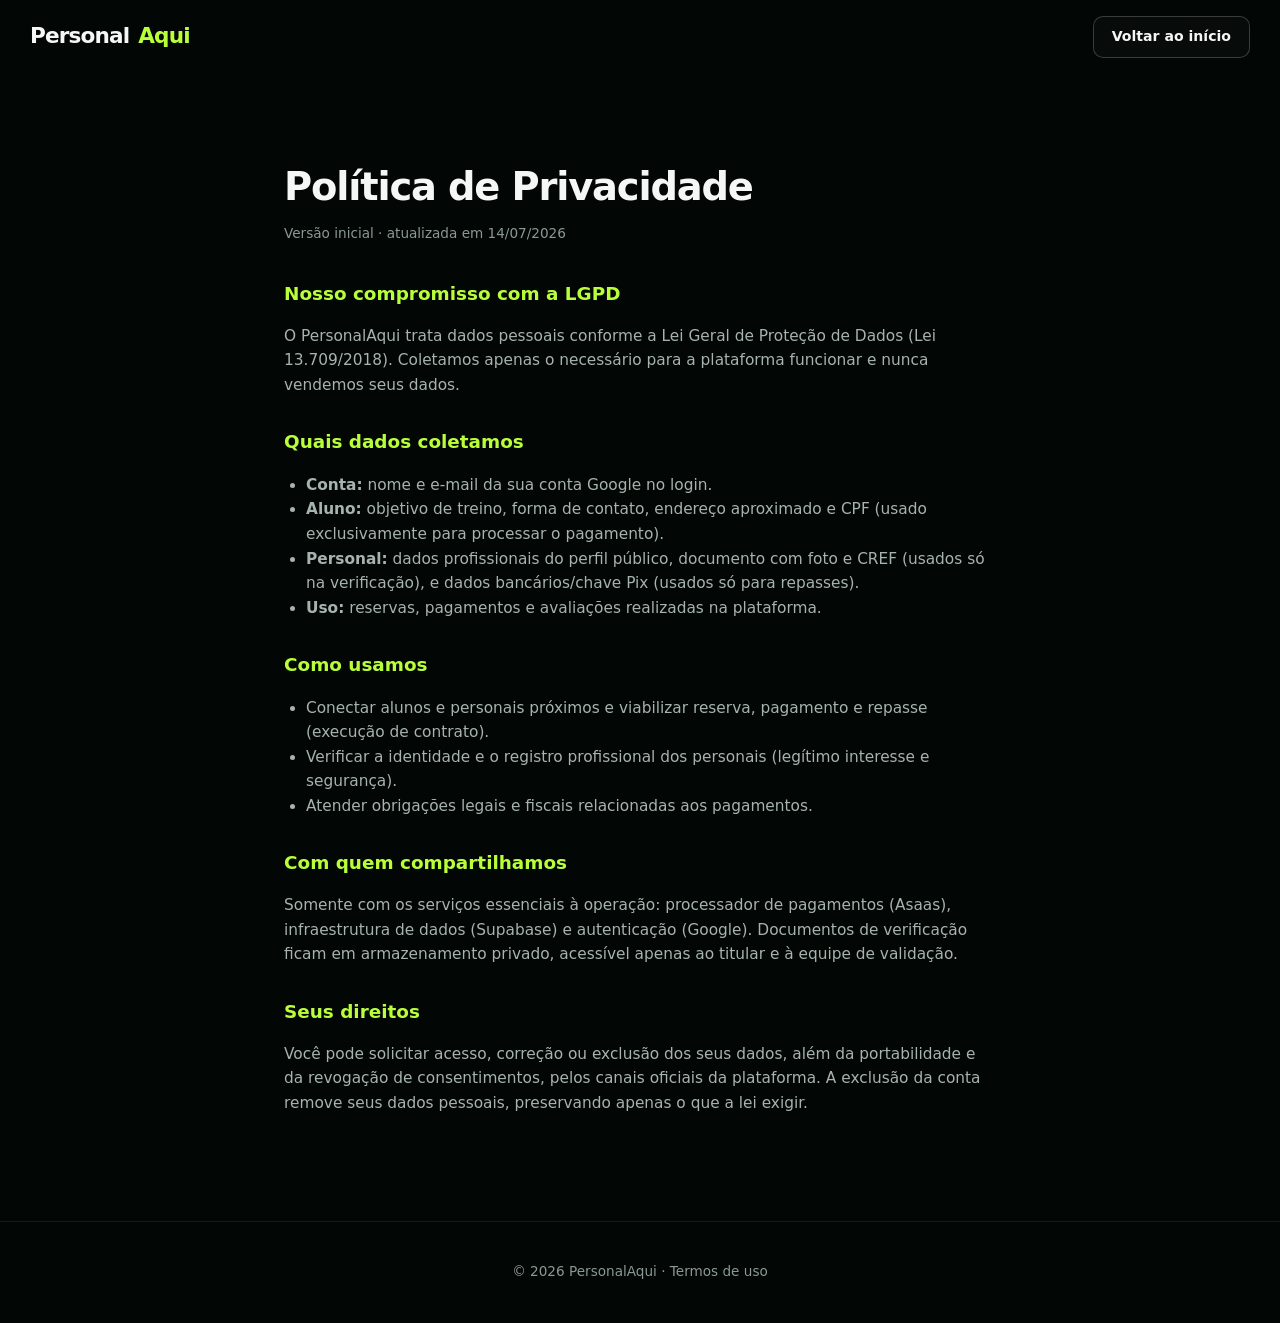
==== commit a5f763ed: "deploy: landing sincronizada do repositório principal" ====
--- a/privacidade.html
+++ b/privacidade.html
@@ -3,7 +3,7 @@
 <head>
   <meta charset="UTF-8" />
   <meta name="viewport" content="width=device-width, initial-scale=1.0" />
-  <title>Política de Privacidade | MeuPersonal</title>
+  <title>Política de Privacidade | PersonalAqui</title>
   <meta name="robots" content="noindex" />
   <link rel="icon" href="data:image/svg+xml,<svg xmlns='http://www.w3.org/2000/svg' viewBox='0 0 100 100'><text y='.9em' font-size='90'>💪</text></svg>" />
   <link rel="stylesheet" href="tokens.css" />
@@ -12,7 +12,7 @@
 <body>
   <header class="site-header">
     <div class="container header-inner">
-      <a class="brand" href="/"><span>Meu</span><strong>Personal</strong></a>
+      <a class="brand" href="/"><span>Personal</span><strong>Aqui</strong></a>
       <span></span>
       <div class="header-actions"><a class="btn btn-outline btn-sm" href="/">Voltar ao início</a></div>
     </div>
@@ -23,7 +23,7 @@
     <span class="atualizacao">Versão inicial · atualizada em 14/07/2026</span>
 
     <h2 id="lgpd">Nosso compromisso com a LGPD</h2>
-    <p>O MeuPersonal trata dados pessoais conforme a Lei Geral de Proteção de Dados (Lei 13.709/2018). Coletamos apenas o necessário para a plataforma funcionar e nunca vendemos seus dados.</p>
+    <p>O PersonalAqui trata dados pessoais conforme a Lei Geral de Proteção de Dados (Lei 13.709/2018). Coletamos apenas o necessário para a plataforma funcionar e nunca vendemos seus dados.</p>
 
     <h2>Quais dados coletamos</h2>
     <ul>
@@ -48,7 +48,7 @@
   </main>
 
   <footer class="rodape" style="border-top:1px solid var(--line-neutra); padding:26px 0; text-align:center">
-    <p style="color:var(--muted-2); font-size:.85rem">© 2026 MeuPersonal · <a href="termos.html">Termos de uso</a></p>
+    <p style="color:var(--muted-2); font-size:.85rem">© 2026 PersonalAqui · <a href="termos.html">Termos de uso</a></p>
   </footer>
 </body>
 </html>
--- a/styles.css
+++ b/styles.css
@@ -4,10 +4,7 @@
 body {
   margin: 0;
   min-width: 320px;
-  background:
-    radial-gradient(circle at 80% 8%, rgba(121, 194, 17, .09), transparent 28%),
-    radial-gradient(circle at 20% 70%, rgba(46, 116, 66, .07), transparent 26%),
-    var(--bg);
+  background: var(--bg-deep);
   color: var(--text);
   font-family: Inter, ui-sans-serif, system-ui, -apple-system, BlinkMacSystemFont, "Segoe UI", sans-serif;
   line-height: 1.6;
@@ -33,12 +30,11 @@
 .site-header {
   position: sticky; top: 0; z-index: 100;
   height: var(--header-h);
-  border-bottom: 1px solid rgba(255,255,255,.06);
-  background: rgba(4, 10, 7, .72);
-  backdrop-filter: blur(18px);
-  transition: background .3s ease, box-shadow .3s ease;
-}
-.site-header.is-scrolled { background: rgba(4, 10, 7, .92); box-shadow: 0 10px 40px rgba(0,0,0,.3); }
+  border-bottom: 1px solid transparent;
+  background: transparent;
+  transition: background .3s ease, box-shadow .3s ease, border-color .3s ease, backdrop-filter .3s ease;
+}
+.site-header.is-scrolled { background: rgba(4, 10, 7, .85); backdrop-filter: blur(18px); border-color: rgba(255,255,255,.06); box-shadow: 0 10px 40px rgba(0,0,0,.3); }
 .header-inner { height: 100%; display: grid; grid-template-columns: auto 1fr auto; align-items: center; gap: 32px; }
 .brand { display: inline-flex; align-items: baseline; font-weight: 780; letter-spacing: -.04em; font-size: 1.35rem; white-space: nowrap; }
 .brand strong { color: var(--lime); }
@@ -49,8 +45,6 @@
 .main-nav a:hover::after, .main-nav a.active::after { transform: scaleX(1); }
 .header-actions { display: flex; align-items: center; gap: 20px; }
 .link-login { color: #c3ccc7; font-weight: 650; font-size: .94rem; }
-.menu-toggle { display: none; background: none; border: 0; width: 42px; height: 42px; padding: 10px; cursor: pointer; }
-.menu-toggle span { display: block; height: 2px; background: #fff; margin: 5px 0; border-radius: 2px; transition: transform .25s, opacity .25s; }
 
 .btn {
   --btn-bg: transparent;
@@ -72,11 +66,7 @@
 .btn-block { width: 100%; min-height: 44px; }
 .btn-icon { font-size: 1.1rem; }
 
-.hero { padding: 70px 0 94px; min-height: 760px; }
-.hero-grid-bg { position: absolute; inset: 0; opacity: .2; background-image: linear-gradient(rgba(181,255,58,.06) 1px, transparent 1px), linear-gradient(90deg, rgba(181,255,58,.06) 1px, transparent 1px); background-size: 48px 48px; mask-image: linear-gradient(to bottom, transparent, black 15%, black 72%, transparent); }
-.hero-glow { position: absolute; border-radius: 50%; filter: blur(70px); opacity: .18; pointer-events: none; }
-.glow-one { width: 460px; height: 460px; background: #81e600; right: 6%; top: 14%; }
-.glow-two { width: 280px; height: 280px; background: #159150; left: 3%; bottom: 8%; }
+.hero { padding: 26px 0 80px; min-height: 720px; }
 .hero-grid { display: grid; grid-template-columns: minmax(0, 1.04fr) minmax(520px, .96fr); gap: 44px; align-items: center; position: relative; z-index: 1; }
 .hero-copy { padding: 26px 0; }
 .eyebrow, .section-kicker { color: var(--lime); text-transform: uppercase; letter-spacing: .08em; font-size: .75rem; font-weight: 780; }
@@ -94,10 +84,7 @@
 .trust-item span { color: var(--muted); font-size: .72rem; }
 
 .hero-visual { min-height: 610px; position: relative; display: flex; align-items: center; justify-content: center; perspective: 1200px; }
-.visual-orbit { position: absolute; border-radius: 50%; border: 1px solid rgba(185,255,57,.2); box-shadow: 0 0 50px rgba(185,255,57,.12), inset 0 0 30px rgba(185,255,57,.05); }
-.orbit-one { width: 430px; height: 130px; bottom: 88px; transform: rotate(-5deg); }
-.orbit-two { width: 520px; height: 240px; right: 8px; top: 160px; border-style: dashed; opacity: .55; }
-.phone-wrap { position: relative; width: 380px; transform: rotateY(-8deg) rotateZ(2deg); transform-style: preserve-3d; transition: transform .22s ease-out; z-index: 3; }.phone-wrap .celular-app { width: 100%; height: auto; filter: drop-shadow(0 34px 44px rgba(0,0,0,.55)); }
+.phone-wrap { position: relative; width: 330px; transform: rotateY(-8deg) rotateZ(2deg); transform-style: preserve-3d; transition: transform .22s ease-out; z-index: 3; }.phone-wrap .celular-app { width: 100%; height: auto; filter: drop-shadow(0 34px 44px rgba(0,0,0,.55)); }
 .phone-shadow { position: absolute; inset: auto 20px 0; height: 50px; background: rgba(0,0,0,.65); filter: blur(25px); }
 .phone { position: absolute; inset: 0; border-radius: 42px; padding: 11px; background: linear-gradient(145deg, #28322d, #050807 55%, #17211c); border: 1px solid rgba(255,255,255,.24); box-shadow: 0 36px 70px rgba(0,0,0,.66), inset 0 0 0 2px rgba(255,255,255,.04); }
 .phone::before { content: ""; position: absolute; top: 13px; left: 50%; transform: translateX(-50%); width: 92px; height: 22px; border-radius: 20px; background: #030504; z-index: 5; }
@@ -168,23 +155,86 @@
 .step-card h3 { margin: 12px 0 8px; font-size: 1.22rem; }.step-card p { color: var(--muted); margin: 0; }
 
 .section-panel::before { content: ""; position: absolute; inset: 32px 0; background: linear-gradient(180deg, rgba(10,23,16,.84), rgba(6,14,10,.88)); border-top: 1px solid rgba(255,255,255,.06); border-bottom: 1px solid rgba(255,255,255,.06); z-index: -1; }
-.trainer-section-grid { display: grid; grid-template-columns: .92fr 1.08fr; gap: 64px; align-items: center; }
-.trainer-copy h2 { margin: 9px 0 24px; font-size: clamp(2.25rem, 4vw, 3.7rem); line-height: 1.1; letter-spacing: -.055em; }.trainer-copy h2 span { color: var(--lime); }
-.benefit-list { list-style: none; margin: 0 0 28px; padding: 0; display: grid; gap: 17px; }
-.benefit-list li { display: grid; grid-template-columns: 26px 1fr; gap: 10px; align-items: start; }.benefit-list li > span { color: var(--lime); font-size: 1.25rem; font-weight: 900; }.benefit-list p { margin: 0; color: #bac5bf; }.benefit-list strong { color: #fff; }
-.dashboard-mockup { position: relative; min-height: 520px; padding: 28px; border-radius: 26px; background: linear-gradient(145deg, #0b1711, #08100c); border: 1px solid rgba(255,255,255,.08); box-shadow: var(--shadow); overflow: hidden; }
-.dashboard-glow { position: absolute; width: 330px; height: 330px; border-radius: 50%; border: 2px solid rgba(185,255,57,.28); filter: blur(.2px); right: -130px; top: 100px; box-shadow: 0 0 70px rgba(185,255,57,.15); }
-.dashboard-card { position: relative; z-index: 1; }
-.profile-summary { display: flex; align-items: center; gap: 14px; width: 76%; padding: 14px; border: 1px solid rgba(255,255,255,.08); background: rgba(10,23,16,.85); border-radius: 15px; }
-.dashboard-avatar { width: 58px; height: 58px; border-radius: 50%; flex: 0 0 auto; }
-.profile-summary > div:last-child { display: flex; flex-direction: column; line-height: 1.25; }.profile-summary span { color: #bfc9c3; font-size: .7rem; }.profile-summary span b { color: var(--lime); }.profile-summary strong { font-size: 1rem; }.profile-summary small { color: #8b9991; }.profile-summary em { color: #ffd84d; font-size: .72rem; font-style: normal; }
-.dashboard-stats { position: relative; z-index: 1; display: grid; grid-template-columns: repeat(3,1fr); gap: 10px; margin: 16px 0; }
-.dashboard-stats div { padding: 12px; background: #0d1d15; border: 1px solid rgba(255,255,255,.06); border-radius: 12px; display: flex; flex-direction: column; }.dashboard-stats span { color: #7f8d85; font-size: .62rem; }.dashboard-stats strong { font-size: 1.08rem; }
-.dashboard-calendar { position: relative; z-index: 1; width: 78%; padding: 14px; border: 1px solid rgba(255,255,255,.06); background: #09140e; border-radius: 16px; }
-.calendar-head { display: flex; justify-content: space-between; font-size: .75rem; margin-bottom: 10px; }.calendar-head span { color: #819087; }
-.calendar-days { display: grid; grid-template-columns: repeat(6,1fr); gap: 4px; }.calendar-days div { padding: 6px 2px; display: flex; flex-direction: column; align-items: center; border-radius: 8px; font-size: .58rem; color: #849188; }.calendar-days strong { color: #fff; font-size: .72rem; }.calendar-days .selected { background: var(--lime); color: #071006; }.calendar-days .selected strong { color: #071006; }
-.calendar-slots { display: grid; grid-template-columns: 38px 1fr 1fr; gap: 7px; align-items: center; margin-top: 12px; }.calendar-slots span { color: #7d8b83; font-size: .58rem; }.slot { display: block; height: 12px; border-radius: 4px; background: rgba(185,255,57,.08); }.s2,.s3,.s6,.s8 { background: linear-gradient(90deg, rgba(185,255,57,.25), var(--lime-2)); }
-.payout-card { position: absolute; right: 28px; bottom: 54px; z-index: 4; width: 190px; padding: 16px; border-radius: 14px; background: rgba(10,24,16,.94); border: 1px solid rgba(185,255,57,.15); box-shadow: 0 20px 50px rgba(0,0,0,.4); animation: floatCard 5.8s ease-in-out infinite reverse; }.payout-card > strong { font-size: .76rem; }.payout-card p { display: flex; justify-content: space-between; margin: 10px 0; font-size: .62rem; color: #8e9d94; }.payout-card p b { color: var(--lime); }.payout-card div { border-top: 1px solid rgba(255,255,255,.07); padding-top: 10px; display: flex; justify-content: space-between; font-size: .72rem; }
+#para-personal { overflow-x: clip; background: url("imagens/fundo-profissionais.webp") center/cover no-repeat #020806; }
+#para-personal.section-panel::before { inset: 0; border: 0; background: linear-gradient(90deg, rgba(2,8,6,.72), rgba(2,8,6,.2) 52%, transparent 78%); }
+#para-personal .dashboard-glow { display: none; }
+.trainer-section-grid { display: grid; grid-template-columns: .95fr 1.05fr; gap: 56px; align-items: center; }
+.trainer-section-grid > * { min-width: 0; }
+.kicker-pill { display: inline-block; padding: 9px 16px; border: 1px solid rgba(183,255,22,.45); border-radius: 8px; background: rgba(183,255,22,.05); }
+.trainer-copy h2 { margin: 14px 0 12px; font-size: clamp(2.25rem, 4vw, 3.7rem); line-height: 1.08; letter-spacing: -.055em; }.trainer-copy h2 span { color: var(--lime); }
+.trainer-sub { margin: 0 0 24px; color: #a9b0ac; max-width: 520px; line-height: 1.5; }.trainer-sub strong { color: var(--lime); }
+.benefit-list { list-style: none; margin: 0 0 28px; padding: 0; display: grid; gap: 14px; }
+.benefit-list li { display: grid; grid-template-columns: 48px 1fr; gap: 14px; align-items: center; }
+.benefit-list li:not(:last-child) { border-bottom: 1px solid rgba(255,255,255,.06); padding-bottom: 14px; }
+.benefit-icone { display: grid; place-items: center; width: 48px; height: 48px; border-radius: 13px; background: linear-gradient(160deg, rgba(183,255,22,.08), rgba(183,255,22,.02)); border: 1px solid rgba(183,255,22,.28); color: var(--lime); }
+.benefit-icone svg { width: 22px; height: 22px; fill: none; stroke: currentColor; stroke-width: 1.7; stroke-linecap: round; stroke-linejoin: round; }
+.benefit-list strong { display: block; color: #fff; margin-bottom: 2px; }
+.benefit-list p { margin: 0; color: #a9b5ae; font-size: .92rem; }
+.btn-chevron { animation: pulsoBotao 3.8s ease-in-out infinite; }
+.btn-chevron:hover { transform: translateY(-2px); }
+@keyframes pulsoBotao { 0%, 100% { box-shadow: 0 12px 34px rgba(183,255,22,.18); } 50% { box-shadow: 0 14px 42px rgba(183,255,22,.32); } }
+.btn-chevron svg { width: 15px; height: 15px; fill: none; stroke: currentColor; stroke-width: 2.4; stroke-linecap: round; stroke-linejoin: round; }
+.trainer-selos { list-style: none; display: flex; align-items: center; flex-wrap: wrap; margin: 24px 0 0; padding: 0; color: #93a098; font-size: .8rem; }
+.trainer-selos li { display: flex; align-items: center; gap: 8px; padding: 2px 18px; }
+.trainer-selos li:first-child { padding-left: 0; }
+.trainer-selos li + li { border-left: 1px solid rgba(255,255,255,.14); }
+.trainer-selos svg { width: 16px; height: 16px; fill: none; stroke: var(--lime); stroke-width: 1.8; stroke-linecap: round; stroke-linejoin: round; }
+.trainer-visual { position: relative; }
+.dashboard-glow { position: absolute; width: 580px; height: 580px; border-radius: 50%; border: 2px solid rgba(183,255,22,.3); right: -240px; top: 50%; box-shadow: 0 0 90px rgba(183,255,22,.16), inset 0 0 60px rgba(183,255,22,.06); pointer-events: none; animation: derivaArco 12s ease-in-out infinite; }
+@keyframes derivaArco { 0%, 100% { transform: translateY(-50%) translateX(0); } 50% { transform: translateY(-53%) translateX(-12px); } }
+.dashboard-mockup { position: relative; z-index: 1; padding: 22px; border-radius: 26px; background: linear-gradient(150deg, rgba(16,26,20,.9), rgba(6,18,12,.94)); border: 1px solid rgba(183,255,22,.16); box-shadow: 0 34px 90px rgba(0,0,0,.55), 0 0 46px rgba(183,255,22,.06); overflow: hidden; backdrop-filter: blur(4px); }
+.dashboard-mockup::after { content: ""; position: absolute; inset: 0; border-radius: inherit; pointer-events: none; background: linear-gradient(215deg, rgba(183,255,22,.1), transparent 30%), linear-gradient(25deg, rgba(183,255,22,.07), transparent 26%); }
+.profile-summary { display: flex; align-items: center; gap: 14px; padding: 14px 16px; border: 1px solid rgba(255,255,255,.07); border-radius: 16px; background: rgba(255,255,255,.02); }
+.dashboard-avatar-anel { position: relative; flex: 0 0 auto; }
+.dashboard-avatar { width: 62px; height: 62px; border-radius: 50%; border: 2px solid var(--lime); padding: 2px; }
+.dashboard-avatar img { border-radius: 50%; }
+.ponto-verificado { position: absolute; right: -2px; bottom: 0; width: 20px; height: 20px; border-radius: 50%; background: var(--lime); color: #071006; display: grid; place-items: center; border: 2px solid #0a130e; }
+.ponto-verificado svg { width: 10px; height: 10px; fill: none; stroke: currentColor; stroke-width: 3; stroke-linecap: round; stroke-linejoin: round; }
+.perfil-dados { display: flex; flex-direction: column; gap: 3px; min-width: 0; }
+.perfil-dados strong { font-size: 1.1rem; display: flex; align-items: center; gap: 7px; }
+.selo-nome { display: inline-grid; }.selo-nome svg { width: 17px; height: 17px; fill: var(--lime); }
+.selo-nome .selo-traco { fill: none; stroke: #071006; stroke-width: 2.2; stroke-linecap: round; stroke-linejoin: round; }
+.perfil-dados small { color: #8b988f; font-size: .74rem; }
+.perfil-dados em { font-style: normal; font-size: .76rem; color: #98a59c; display: flex; align-items: center; gap: 5px; }
+.perfil-dados em b { color: #f6c445; }
+.estrela { width: 13px; height: 13px; fill: #f6c445; }
+.kebab { margin-left: auto; align-self: flex-start; display: grid; gap: 3px; padding: 4px 2px; }
+.kebab i { width: 4px; height: 4px; border-radius: 50%; background: #9aa79e; }
+.dashboard-stats { display: grid; grid-template-columns: repeat(3,1fr); gap: 12px; margin: 13px 0; }
+.dashboard-stats > div { padding: 13px 14px; background: rgba(255,255,255,.025); border: 1px solid rgba(255,255,255,.07); border-radius: 14px; display: flex; flex-direction: column; gap: 4px; }
+.stat-rotulo { display: flex; align-items: center; gap: 7px; color: #8e9b92; font-size: .63rem; }
+.stat-icone { display: grid; place-items: center; width: 32px; height: 32px; border-radius: 50%; background: rgba(183,255,22,.08); border: 1px solid rgba(183,255,22,.25); box-shadow: 0 0 12px rgba(183,255,22,.1); flex: 0 0 auto; }
+.stat-rotulo svg { width: 15px; height: 15px; fill: none; stroke: var(--lime); stroke-width: 1.7; stroke-linecap: round; stroke-linejoin: round; }
+.dashboard-stats > div { transition: transform .25s, border-color .25s; }
+.dashboard-stats > div:hover { transform: translateY(-3px); border-color: rgba(183,255,22,.25); }
+.stat-valor { display: flex; align-items: baseline; gap: 8px; }
+.stat-valor strong { font-size: 1.18rem; }
+.delta { font-style: normal; display: inline-flex; align-items: center; gap: 2px; color: var(--lime); font-size: .66rem; font-weight: 700; }
+.delta svg { width: 10px; height: 10px; fill: none; stroke: currentColor; stroke-width: 2.6; stroke-linecap: round; stroke-linejoin: round; }
+.dashboard-stats small { color: #77857c; font-size: .6rem; }
+.dashboard-calendar { padding: 16px; border: 1px solid rgba(255,255,255,.07); background: rgba(255,255,255,.02); border-radius: 16px; }
+.calendar-head { display: flex; align-items: center; justify-content: space-between; margin-bottom: 12px; }
+.calendar-head strong { font-size: .9rem; }
+.calendar-mes { display: inline-flex; align-items: center; gap: 9px; color: #8e9b92; font-size: .72rem; }
+.cal-nav { display: grid; place-items: center; width: 24px; height: 24px; padding: 0; border: 0; border-radius: 7px; background: rgba(255,255,255,.05); cursor: pointer; transition: background .2s; }
+.cal-nav:hover { background: rgba(183,255,22,.15); }
+.cal-nav svg { width: 13px; height: 13px; fill: none; stroke: #aab6ad; stroke-width: 2.2; stroke-linecap: round; stroke-linejoin: round; }
+.calendar-days { display: grid; grid-template-columns: repeat(7,1fr); gap: 6px; }
+.calendar-days div { padding: 8px 2px; display: flex; flex-direction: column; align-items: center; gap: 2px; border-radius: 10px; font-size: .56rem; text-transform: uppercase; letter-spacing: .06em; color: #849188; }
+.calendar-days strong { color: #fff; font-size: .8rem; }
+.calendar-days .selected { background: var(--lime); box-shadow: 0 6px 18px rgba(185,255,57,.25); color: #43541b; }
+.calendar-days .selected strong { color: #071006; }
+.calendar-slots { display: grid; grid-template-columns: 38px repeat(7,1fr); gap: 6px; align-items: center; margin-top: 12px; }
+.calendar-slots span { color: #7d8b83; font-size: .6rem; }
+.slot { display: block; height: 15px; border-radius: 5px; background: rgba(255,255,255,.05); }
+.slot-on { background: linear-gradient(180deg, #d7ff7d, #9fdc2e); box-shadow: 0 3px 10px rgba(185,255,57,.2); }
+.payout-card { position: absolute; right: -16px; bottom: -24px; z-index: 4; width: 224px; padding: 15px 16px; border-radius: 18px; background: rgba(6,18,12,.97); border: 1px solid rgba(183,255,22,.24); box-shadow: 0 26px 64px rgba(0,0,0,.58), 0 0 28px rgba(183,255,22,.08); animation: floatCard 5.8s ease-in-out infinite reverse; }
+.payout-head { display: flex; align-items: center; gap: 8px; font-size: .74rem; font-weight: 700; margin: 0 0 4px; color: #fff; }
+.payout-head svg { width: 16px; height: 16px; fill: none; stroke: var(--lime); stroke-width: 1.7; stroke-linecap: round; stroke-linejoin: round; flex: 0 0 auto; }
+.payout-card p:not(.payout-head) { display: flex; justify-content: space-between; margin: 9px 0; font-size: .64rem; color: #8e9d94; }
+.payout-card p b { color: var(--lime); }
+.payout-total { border-top: 1px solid rgba(255,255,255,.08); padding-top: 10px; margin-top: 10px; display: flex; justify-content: space-between; font-size: .74rem; }
+.payout-total strong { color: var(--lime); }
 
 .security-grid { display: grid; grid-template-columns: repeat(3,1fr); gap: 20px; }
 .security-card { min-height: 190px; display: grid; grid-template-columns: 86px 1fr; align-items: center; gap: 17px; padding: 24px; border: 1px solid rgba(255,255,255,.07); background: linear-gradient(145deg, #0d1b14, #09120e); border-radius: 18px; transition: border-color .25s, transform .25s; }
@@ -202,7 +252,15 @@
 .cta-content { position: relative; z-index: 2; }.cta-content > span { color: var(--lime); text-transform: uppercase; letter-spacing: .12em; font-size: .72rem; font-weight: 800; }.cta-content h2 { margin: 8px 0; font-size: clamp(2rem,3.2vw,3.1rem); line-height: 1.1; letter-spacing: -.05em; }.cta-content h2 strong { color: var(--lime); }.cta-content p { color: #bbc6c0; margin: 0 0 22px; }.cta-actions { display: flex; justify-content: center; gap: 12px; flex-wrap: wrap; }
 .athlete { position: absolute; bottom: 0; height: 92%; width: auto; z-index: 1; filter: drop-shadow(0 22px 28px rgba(0,0,0,.45)); object-fit: contain; object-position: bottom; }.athlete-left { left: 42px; }.athlete-right { right: 42px; }
 
-.site-footer { border-top: 1px solid rgba(255,255,255,.07); background: #030805; }.footer-grid { display: grid; grid-template-columns: 1.5fr repeat(3,1fr); gap: 50px; padding: 54px 0 42px; }.footer-brand { margin-bottom: 10px; }.footer-grid p { max-width: 270px; color: var(--muted-2); font-size: .88rem; }.footer-grid h3 { margin: 0 0 13px; font-size: .9rem; }.footer-grid > div:not(:first-child) { display: flex; flex-direction: column; align-items: flex-start; }.footer-grid a:not(.brand) { color: var(--muted); margin: 3px 0; font-size: .84rem; }.footer-grid a:hover { color: var(--lime); }.social-links { display: flex; gap: 10px; }.social-links a { width: 36px; height: 36px; display: grid; place-items: center; border: 1px solid var(--line); border-radius: 50%; color: var(--lime)!important; transition: border-color .2s, background .2s; }.social-links a:hover { border-color: var(--line-strong); background: var(--lime-soft); }.social-links svg { width: 18px; height: 18px; fill: var(--lime); }.footer-bottom { border-top: 1px solid rgba(255,255,255,.05); padding: 18px 20px; text-align: center; color: #647169; font-size: .78rem; }
+.site-footer { background: transparent; }
+.footer-painel { position: relative; background: url("imagens/rodape-capa.webp") center/cover no-repeat #040a06; border-block: 1px solid rgba(255,255,255,.07); overflow: hidden; }
+.footer-selos { list-style: none; display: flex; flex-wrap: wrap; align-items: center; margin: 26px 0 0; padding: 0; }
+.footer-selos li { display: flex; align-items: center; gap: 9px; padding: 2px 12px; color: #b9c4bd; font-size: .75rem; line-height: 1.35; }
+.footer-selos li:first-child { padding-left: 0; }
+.footer-selos li + li { border-left: 1px solid rgba(255,255,255,.12); }
+.selo-icone { display: grid; place-items: center; width: 40px; height: 40px; border: 1.4px solid rgba(185,255,57,.5); border-radius: 50%; color: var(--lime); background: rgba(185,255,57,.04); box-shadow: 0 0 14px rgba(185,255,57,.1); flex: 0 0 auto; }
+.selo-icone svg { width: 20px; height: 20px; fill: none; stroke: currentColor; stroke-width: 1.6; stroke-linecap: round; stroke-linejoin: round; }
+.link-seta { width: 14px; height: 14px; fill: none; stroke: #7d8b83; stroke-width: 2; stroke-linecap: round; stroke-linejoin: round; flex: 0 0 auto; }.footer-grid { position: relative; display: grid; grid-template-columns: 1.7fr 1fr .95fr .7fr; gap: 44px; padding: 58px 0 50px; }.footer-brand { margin-bottom: 10px; }.footer-grid p { max-width: 270px; color: var(--muted-2); font-size: .88rem; }.footer-grid h3 { margin: 0 0 18px; font-size: .8rem; color: var(--lime); text-transform: uppercase; letter-spacing: .08em; position: relative; padding-bottom: 11px; }.footer-grid h3::after { content: ""; position: absolute; left: 0; bottom: 0; width: 44px; height: 2px; border-radius: 2px; background: var(--lime); }.footer-grid > div:not(:first-child) { display: flex; flex-direction: column; align-items: flex-start; }.footer-links a { display: flex; align-items: center; justify-content: space-between; gap: 18px; width: 100%; max-width: 235px; color: #cfd8d2; margin: 7px 0; font-size: .9rem; }.footer-grid a:hover { color: var(--lime); }.social-links { display: flex; gap: 10px; }.social-links { gap: 14px; } .social-links a { width: 52px; height: 52px; display: grid; place-items: center; border: 1.4px solid var(--line-strong); border-radius: 50%; color: var(--lime)!important; background: rgba(185,255,57,.05); transition: border-color .2s, background .2s, transform .2s; }.social-links a:hover { border-color: var(--lime); background: var(--lime-soft); transform: translateY(-2px); }.social-links svg { width: 21px; height: 21px; fill: var(--lime); }.social-links .social-traco { fill: none; stroke: var(--lime); stroke-width: 1.9; stroke-linecap: round; stroke-linejoin: round; }.social-links .social-ponto { fill: var(--lime); stroke: none; }.social-links .social-fb { width: 11px; height: 19px; }.footer-bottom { padding: 26px 20px 32px; text-align: center; color: #8b978f; font-size: .85rem; }.footer-bottom strong { color: var(--lime); font-weight: 680; }
 
 .reveal { opacity: 0; transform: translateY(26px); transition: opacity .75s cubic-bezier(.2,.7,.2,1), transform .75s cubic-bezier(.2,.7,.2,1); transition-delay: var(--delay, 0ms); }
 .reveal.is-visible { opacity: 1; transform: translateY(0); }
@@ -221,9 +279,9 @@
 
 @media (max-width: 960px) {
   :root { --header-h: 68px; }
-  .header-inner { grid-template-columns: auto auto 1fr; }.menu-toggle { display: block; justify-self: end; order: 2; }.header-actions { justify-self: end; order: 3; }.main-nav { position: fixed; top: var(--header-h); left: 20px; right: 20px; display: grid; justify-content: stretch; background: rgba(6,15,10,.98); border: 1px solid rgba(255,255,255,.08); border-radius: 16px; padding: 15px; transform: translateY(-18px); opacity: 0; pointer-events: none; transition: .25s; box-shadow: 0 24px 50px rgba(0,0,0,.4); }.main-nav.is-open { transform: translateY(0); opacity: 1; pointer-events: auto; }.main-nav a { padding: 10px; }.main-nav a::after { bottom: 3px; }
+  .header-inner { grid-template-columns: auto 1fr; }.main-nav { display: none; }.header-actions { justify-self: end; }
   .hero { padding-top: 42px; }.hero-grid { grid-template-columns: 1fr; }.hero-copy { text-align: center; }.hero h1, .hero-description { margin-left: auto; margin-right: auto; }.hero-actions { justify-content: center; }.trust-strip { max-width: 760px; margin: auto; }.hero-visual { max-width: 700px; width: 100%; margin: -10px auto 0; }
-  .trainer-section-grid, .faq-grid { grid-template-columns: 1fr; }.trainer-copy { text-align: center; }.benefit-list { text-align: left; max-width: 700px; margin-left: auto; margin-right: auto; }.dashboard-mockup { max-width: 720px; width: 100%; margin: auto; }
+  .trainer-section-grid, .faq-grid { grid-template-columns: 1fr; }.trainer-copy { text-align: center; }.benefit-list { text-align: left; max-width: 700px; margin-left: auto; margin-right: auto; }.trainer-visual { max-width: 720px; width: 100%; margin: auto; }.trainer-selos { justify-content: center; }.payout-card { right: 10px; bottom: 10px; }
   .security-grid { grid-template-columns: 1fr; }.security-card { min-height: 150px; }
   .benefit-grid { grid-template-columns: repeat(2,1fr); }.footer-grid { grid-template-columns: 1.5fr 1fr 1fr; }.footer-grid > div:last-child { grid-column: 2 / 4; }
 }
@@ -231,18 +289,17 @@
 @media (max-width: 720px) {
   .container { width: min(calc(100% - 26px), var(--container)); }
   .section { padding: 78px 0; }
-  .header-actions .link-login { display: none; }.header-actions .btn { min-height: 40px; padding: 0 13px; font-size: .77rem; }
+  .header-actions { gap: 12px; }.header-actions .link-login { font-size: .85rem; }.header-actions .btn { min-height: 40px; padding: 0 13px; font-size: .77rem; }
   .hero h1 { font-size: clamp(2.65rem, 13vw, 4.5rem); }.hero-description { font-size: .98rem; }.hero-actions { flex-direction: column; }.hero-actions .btn { width: 100%; }.trust-strip { grid-template-columns: 1fr; }
-  .hero-visual { min-height: 560px; transform: scale(.9); margin-top: -18px; margin-bottom: -30px; }.phone-wrap { margin-left: -70px; }.booking-panel { right: -25px; top: 135px; }
+  .hero-visual { min-height: 0; transform: none; width: min(408px, 100%); margin: 0 auto; justify-content: flex-start; }.phone-wrap { width: min(228px, 56vw); margin-left: 0; transform: none; }.booking-panel { width: 186px; right: 0; top: 104px; padding: 11px; }.booking-panel .time-grid button { font-size: .62rem; }
   .steps-grid { grid-template-columns: 1fr; }.step-arrow { display: none; }
-  .dashboard-mockup { min-height: 540px; padding: 18px; }.profile-summary { width: 100%; }.dashboard-stats { grid-template-columns: 1fr 1fr; }.dashboard-stats div:last-child { grid-column: 1 / -1; }.dashboard-calendar { width: 100%; }.payout-card { right: 16px; bottom: 25px; }
+  .dashboard-mockup { padding: 16px; }.dashboard-stats { grid-template-columns: 1fr 1fr; }.dashboard-stats > div:last-child { grid-column: 1 / -1; }.payout-card { position: static; width: 100%; margin-top: 12px; animation: none; }.trainer-selos li { padding: 2px 10px; }
   .benefit-grid { grid-template-columns: 1fr; }.cta-card { min-height: 390px; padding: 46px 20px 150px; }.athlete { height: 150px; opacity: .85; }.athlete-left { left: 4px; }.athlete-right { right: 4px; }.cta-actions { flex-direction: column; }.cta-actions .btn { width: 100%; }
   .footer-grid { grid-template-columns: 1fr 1fr; gap: 32px; }.footer-grid > div:first-child, .footer-grid > div:last-child { grid-column: 1 / -1; }.footer-grid > div:last-child { align-items: flex-start; }
 }
 
 @media (max-width: 500px) {
   .brand { font-size: 1.15rem; }.header-inner { gap: 8px; }
-  .hero-visual { transform: scale(.72); width: 125%; margin-left: -12.5%; min-height: 500px; }.phone-wrap { margin-left: -90px; }.booking-panel { right: -10px; }
   .security-card { grid-template-columns: 1fr; text-align: center; }.security-icon { display: grid; place-items: center; }
   .footer-grid { grid-template-columns: 1fr; }.footer-grid > div, .footer-grid > div:first-child, .footer-grid > div:last-child { grid-column: auto; }
 }
@@ -316,7 +373,7 @@
 }
 
 /* ícones svg dos botões do hero */
-.btn-svg { width: 18px; height: 18px; fill: none; stroke: currentColor; stroke-width: 2; stroke-linecap: round; stroke-linejoin: round; }
+.btn-svg { width: 21px; height: 21px; fill: none; stroke: currentColor; stroke-width: 2; stroke-linecap: round; stroke-linejoin: round; }
 
 /* faixa de confiança institucional */
 .faixa-confianca { border-block: 1px solid var(--line-neutra, rgba(255,255,255,.08)); background: rgba(10, 21, 16, .5); }
@@ -340,3 +397,116 @@
 .pagina-legal p, .pagina-legal li { color: var(--muted); font-size: .96rem; }
 .pagina-legal ul { padding-left: 22px; }
 .pagina-legal a { color: var(--lime); }
+
+/* ====== vida ao redor do celular: granulado em arco, anel e flutuação ====== */
+
+/* celular levita (animação na imagem interna; o tilt do mouse fica no wrapper) */
+.phone-wrap .celular-app { animation: celular-flutua 6s ease-in-out infinite; }
+@keyframes celular-flutua {
+  0%, 100% { transform: translateY(0); }
+  50% { transform: translateY(-16px); }
+}
+.phone-wrap::after {
+  content: ""; position: absolute; left: 14%; right: 14%; bottom: -26px; height: 34px;
+  border-radius: 50%; background: rgba(0,0,0,.55); filter: blur(18px); z-index: -1;
+  animation: sombra-flutua 6s ease-in-out infinite;
+}
+@keyframes sombra-flutua {
+  0%, 100% { transform: scaleX(1); opacity: .8; }
+  50% { transform: scaleX(.86); opacity: .5; }
+}
+
+/* painel de horário com mais respiro em relação ao celular */
+.hero-visual .phone-wrap { margin-right: 190px; }
+.booking-panel { right: -4px; top: 118px; }
+
+@media (max-width: 1279px) {
+  .hero-visual .phone-wrap { margin-right: 140px; }
+}
+@media (max-width: 760px) {
+  .hero-visual .phone-wrap { margin-right: 90px; }
+}
+@media (prefers-reduced-motion: reduce) {
+  .particula { display: none; }
+  .phone-wrap .celular-app, .phone-wrap::after, .booking-panel { animation: none; }
+}
+
+/* anel de energia na base do celular (arco de trás + arco da frente) */
+.anel { position: absolute; left: -14%; width: 128%; bottom: -34px; height: auto; pointer-events: none; filter: drop-shadow(0 0 12px rgba(185,255,57,.75)); animation: anel-pulsa 4.2s ease-in-out infinite; }
+.anel-tras { z-index: -1; opacity: .55; }
+.anel-frente { z-index: 2; }
+@keyframes anel-pulsa {
+  0%, 100% { filter: drop-shadow(0 0 10px rgba(185,255,57,.55)); }
+  50% { filter: drop-shadow(0 0 22px rgba(185,255,57,.95)); }
+}
+
+@media (prefers-reduced-motion: reduce) {
+  .anel { animation: none; }
+}
+
+/* fundo shader (WebGL) atrás de todo o conteúdo */
+#fundo-shader { position: fixed; inset: 0; width: 100%; height: 100%; z-index: -2; display: block; pointer-events: none; }
+
+/* véu sutil sobre o shader para o texto nunca perder contraste */
+.veu-legibilidade {
+  position: fixed; inset: 0; z-index: -1; pointer-events: none;
+  background:
+    linear-gradient(90deg, rgba(2,6,4,.62) 0%, rgba(2,6,4,.28) 42%, rgba(2,6,4,.14) 100%),
+    linear-gradient(180deg, rgba(2,6,4,.35) 0%, transparent 22%, transparent 72%, rgba(2,6,4,.5) 100%);
+}
+
+/* logo da marca */
+.brand { align-items: center; gap: 9px; }
+.brand-logo { width: 34px; height: auto; filter: drop-shadow(0 0 10px rgba(185,255,57,.2)); }
+
+/* ====== iconografia profissional ====== */
+.icone-chevron { width: 16px; height: 16px; fill: none; stroke: currentColor; stroke-width: 2.2; stroke-linecap: round; stroke-linejoin: round; }
+.icone-seta { width: 17px; height: 17px; fill: none; stroke: currentColor; stroke-width: 2.2; stroke-linecap: round; stroke-linejoin: round; }
+.icone-check { width: 15px; height: 15px; fill: none; stroke: currentColor; stroke-width: 2.6; stroke-linecap: round; stroke-linejoin: round; }
+.icone-pix { width: 17px; height: 17px; fill: #32bcad; flex: 0 0 auto; }
+.faixa-confianca-itens .icone-pix { width: 19px; height: 19px; }
+.step-arrow svg { width: 26px; height: 26px; stroke-width: 2.6; filter: drop-shadow(0 0 10px rgba(185,255,57,.4)); }
+.panel-heading svg { width: 14px; height: 14px; color: var(--muted); }
+.check-selo { color: var(--lime); display: inline-grid; place-items: center; width: 22px; height: 22px; border: 1.6px solid var(--line-strong); border-radius: 50%; flex: 0 0 auto; margin-top: 2px; }
+.ponto-verificado { color: var(--lime); display: inline-flex; }
+.ponto-verificado .icone-check { width: 11px; height: 11px; }
+.via-pix { display: inline-flex; align-items: center; gap: 6px; }
+.btn .icone-seta { margin-left: 2px; }
+
+/* compromissos: check svg no lugar do caractere */
+.compromissos li::before {
+  content: ""; width: 15px; height: 15px; top: 4px;
+  background: url("data:image/svg+xml,%3Csvg xmlns='http://www.w3.org/2000/svg' viewBox='0 0 24 24' fill='none' stroke='%23b9ff39' stroke-width='2.8' stroke-linecap='round' stroke-linejoin='round'%3E%3Cpath d='M4.5 12.5l5 5L19.5 7'/%3E%3C/svg%3E") center/contain no-repeat;
+}
+
+/* FAQ: marcador padrão fora, chevron profissional dentro */
+.faq-list summary { list-style: none; position: relative; padding-right: 34px; }
+.faq-list summary::-webkit-details-marker { display: none; }
+.faq-list summary::after {
+  content: ""; position: absolute; right: 8px; top: 50%; width: 16px; height: 16px;
+  transform: translateY(-50%); transition: transform .25s ease;
+  background: url("data:image/svg+xml,%3Csvg xmlns='http://www.w3.org/2000/svg' viewBox='0 0 24 24' fill='none' stroke='%23b9ff39' stroke-width='2.4' stroke-linecap='round' stroke-linejoin='round'%3E%3Cpath d='M6 9l6 6 6-6'/%3E%3C/svg%3E") center/contain no-repeat;
+}
+.faq-list details[open] summary::after { transform: translateY(-50%) rotate(180deg); }
+
+@media (max-width: 1279px) {
+  .trainer-section-grid { gap: 40px; min-height: 0; }
+  .trainer-copy h2 { font-size: clamp(2.3rem, 4vw, 3.3rem); }
+}
+@media (max-width: 640px) {
+  .trainer-copy h2 { font-size: clamp(2.6rem, 8.4vw, 3rem); }
+  .btn-chevron { width: 100%; min-width: 0; }
+  .dashboard-calendar { overflow-x: auto; }
+  .calendar-slots { grid-template-columns: 34px repeat(7, minmax(34px, 1fr)); min-width: 430px; }
+  .calendar-days { min-width: 430px; }
+}
+
+@media (max-width: 640px) {
+  .footer-selos li { padding: 2px 10px; }
+  .footer-grid a:not(.brand) { max-width: none; }
+}
+
+@media (max-width: 500px) {
+  .trainer-copy, .trainer-visual, .dashboard-mockup { max-width: 100%; }
+  .trainer-copy h2 { font-size: clamp(2.1rem, 8.4vw, 2.6rem); overflow-wrap: break-word; }
+}
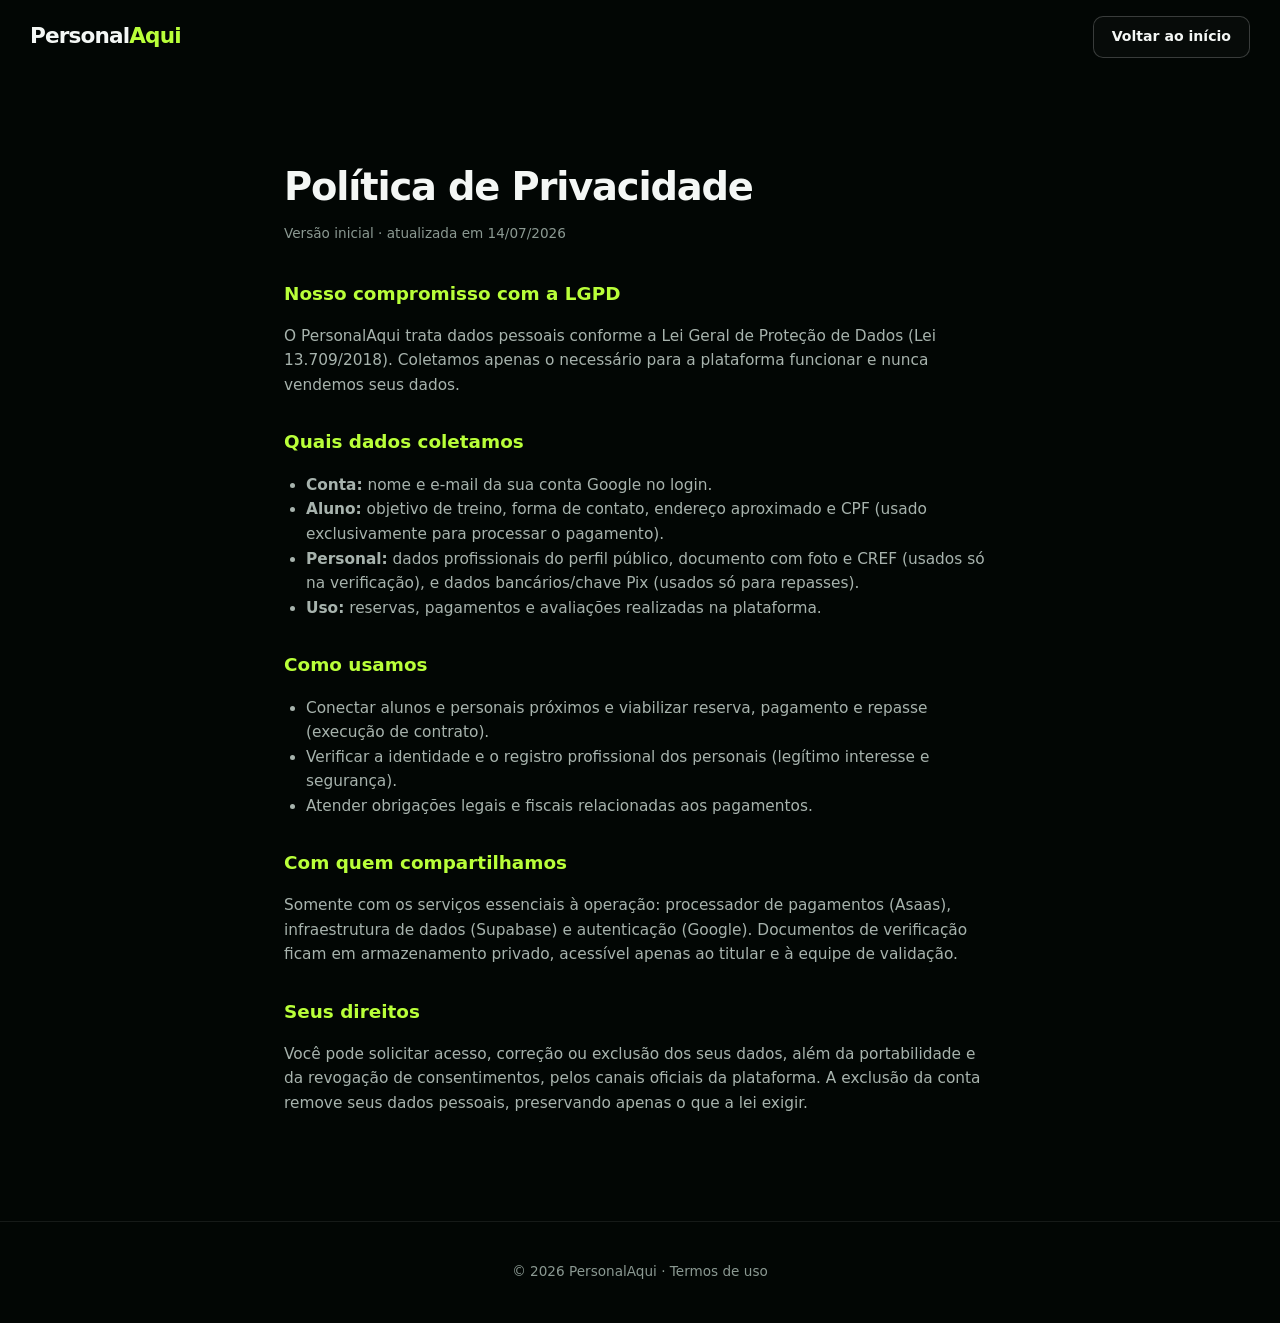
==== commit 18da593e: "deploy: landing sincronizada do repositório principal" ====
--- a/privacidade.html
+++ b/privacidade.html
@@ -4,6 +4,7 @@
   <meta charset="UTF-8" />
   <meta name="viewport" content="width=device-width, initial-scale=1.0" />
   <title>Política de Privacidade | PersonalAqui</title>
+  <meta name="description" content="Como o PersonalAqui trata seus dados pessoais, conforme a LGPD: coleta, uso, acesso controlado e seus direitos." />
   <meta name="robots" content="noindex" />
   <link rel="icon" href="data:image/svg+xml,<svg xmlns='http://www.w3.org/2000/svg' viewBox='0 0 100 100'><text y='.9em' font-size='90'>💪</text></svg>" />
   <link rel="stylesheet" href="tokens.css" />
@@ -12,7 +13,7 @@
 <body>
   <header class="site-header">
     <div class="container header-inner">
-      <a class="brand" href="/"><span>Personal</span><strong>Aqui</strong></a>
+      <a class="brand" href="/"><span class="brand-nome">Personal<strong>Aqui</strong></span></a>
       <span></span>
       <div class="header-actions"><a class="btn btn-outline btn-sm" href="/">Voltar ao início</a></div>
     </div>
--- a/styles.css
+++ b/styles.css
@@ -260,7 +260,7 @@
 .footer-selos li + li { border-left: 1px solid rgba(255,255,255,.12); }
 .selo-icone { display: grid; place-items: center; width: 40px; height: 40px; border: 1.4px solid rgba(185,255,57,.5); border-radius: 50%; color: var(--lime); background: rgba(185,255,57,.04); box-shadow: 0 0 14px rgba(185,255,57,.1); flex: 0 0 auto; }
 .selo-icone svg { width: 20px; height: 20px; fill: none; stroke: currentColor; stroke-width: 1.6; stroke-linecap: round; stroke-linejoin: round; }
-.link-seta { width: 14px; height: 14px; fill: none; stroke: #7d8b83; stroke-width: 2; stroke-linecap: round; stroke-linejoin: round; flex: 0 0 auto; }.footer-grid { position: relative; display: grid; grid-template-columns: 1.7fr 1fr .95fr .7fr; gap: 44px; padding: 58px 0 50px; }.footer-brand { margin-bottom: 10px; }.footer-grid p { max-width: 270px; color: var(--muted-2); font-size: .88rem; }.footer-grid h3 { margin: 0 0 18px; font-size: .8rem; color: var(--lime); text-transform: uppercase; letter-spacing: .08em; position: relative; padding-bottom: 11px; }.footer-grid h3::after { content: ""; position: absolute; left: 0; bottom: 0; width: 44px; height: 2px; border-radius: 2px; background: var(--lime); }.footer-grid > div:not(:first-child) { display: flex; flex-direction: column; align-items: flex-start; }.footer-links a { display: flex; align-items: center; justify-content: space-between; gap: 18px; width: 100%; max-width: 235px; color: #cfd8d2; margin: 7px 0; font-size: .9rem; }.footer-grid a:hover { color: var(--lime); }.social-links { display: flex; gap: 10px; }.social-links { gap: 14px; } .social-links a { width: 52px; height: 52px; display: grid; place-items: center; border: 1.4px solid var(--line-strong); border-radius: 50%; color: var(--lime)!important; background: rgba(185,255,57,.05); transition: border-color .2s, background .2s, transform .2s; }.social-links a:hover { border-color: var(--lime); background: var(--lime-soft); transform: translateY(-2px); }.social-links svg { width: 21px; height: 21px; fill: var(--lime); }.social-links .social-traco { fill: none; stroke: var(--lime); stroke-width: 1.9; stroke-linecap: round; stroke-linejoin: round; }.social-links .social-ponto { fill: var(--lime); stroke: none; }.social-links .social-fb { width: 11px; height: 19px; }.footer-bottom { padding: 26px 20px 32px; text-align: center; color: #8b978f; font-size: .85rem; }.footer-bottom strong { color: var(--lime); font-weight: 680; }
+.link-seta { width: 14px; height: 14px; fill: none; stroke: #7d8b83; stroke-width: 2; stroke-linecap: round; stroke-linejoin: round; flex: 0 0 auto; }.footer-grid { position: relative; display: grid; grid-template-columns: 1.6fr 1fr .95fr .85fr .7fr; gap: 38px; padding: 58px 0 50px; }.footer-brand { margin-bottom: 10px; }.footer-grid p { max-width: 270px; color: var(--muted-2); font-size: .88rem; }.footer-grid h3 { margin: 0 0 18px; font-size: .8rem; color: var(--lime); text-transform: uppercase; letter-spacing: .08em; position: relative; padding-bottom: 11px; }.footer-grid h3::after { content: ""; position: absolute; left: 0; bottom: 0; width: 44px; height: 2px; border-radius: 2px; background: var(--lime); }.footer-grid > div:not(:first-child) { display: flex; flex-direction: column; align-items: flex-start; }.footer-links a { display: flex; align-items: center; justify-content: space-between; gap: 18px; width: 100%; max-width: 235px; color: #cfd8d2; margin: 7px 0; font-size: .9rem; }.footer-grid a:hover { color: var(--lime); }.social-links { display: flex; gap: 10px; }.social-links { gap: 14px; } .social-links a { width: 52px; height: 52px; display: grid; place-items: center; border: 1.4px solid var(--line-strong); border-radius: 50%; color: var(--lime)!important; background: rgba(185,255,57,.05); transition: border-color .2s, background .2s, transform .2s; }.social-links a:hover { border-color: var(--lime); background: var(--lime-soft); transform: translateY(-2px); }.social-links svg { width: 21px; height: 21px; fill: var(--lime); }.social-links .social-traco { fill: none; stroke: var(--lime); stroke-width: 1.9; stroke-linecap: round; stroke-linejoin: round; }.social-links .social-ponto { fill: var(--lime); stroke: none; }.social-links .social-fb { width: 11px; height: 19px; }.footer-bottom { padding: 26px 20px 32px; text-align: center; color: #8b978f; font-size: .85rem; }.footer-bottom strong { color: var(--lime); font-weight: 680; }
 
 .reveal { opacity: 0; transform: translateY(26px); transition: opacity .75s cubic-bezier(.2,.7,.2,1), transform .75s cubic-bezier(.2,.7,.2,1); transition-delay: var(--delay, 0ms); }
 .reveal.is-visible { opacity: 1; transform: translateY(0); }
@@ -510,3 +510,56 @@
   .trainer-copy, .trainer-visual, .dashboard-mockup { max-width: 100%; }
   .trainer-copy h2 { font-size: clamp(2.1rem, 8.4vw, 2.6rem); overflow-wrap: break-word; }
 }
+
+/* ====== refinos da revisão 24/07 (marca, cadastro por tipo, CTA, notas) ====== */
+/* marca sempre "PersonalAqui", sem espaço (o gap do .brand fica só entre logo e nome) */
+.brand-nome { display: inline; letter-spacing: inherit; }
+
+/* menu do "Cadastrar grátis": escolha de tipo antes do cadastro */
+.cadastro-escolha { position: relative; }
+.cadastro-menu[hidden] { display: none; }
+.cadastro-menu {
+  position: absolute; right: 0; top: calc(100% + 8px); z-index: 60;
+  min-width: 280px; display: grid; gap: 2px; padding: 6px;
+  background: #0b1810; border: 1px solid var(--line-strong); border-radius: 14px;
+  box-shadow: 0 22px 50px rgba(0,0,0,.5);
+}
+.cadastro-menu a {
+  display: block; padding: 11px 14px; border-radius: 10px;
+  color: #dfe8e2; font-size: .9rem; font-weight: 600;
+}
+.cadastro-menu a:hover { background: rgba(185,255,57,.09); color: var(--lime); }
+
+/* brilho discreto no botão principal (some para quem prefere menos movimento) */
+.btn-brilho { animation: brilho-suave 3.2s ease-in-out infinite; }
+@keyframes brilho-suave {
+  0%, 100% { box-shadow: 0 10px 28px rgba(185,255,57,.18); }
+  50% { box-shadow: 0 10px 38px rgba(185,255,57,.4); }
+}
+
+/* aviso de dados demonstrativos no painel do personal */
+.nota-ilustrativa { margin: 10px 4px 0; color: var(--muted-2); font-size: .74rem; text-align: right; }
+
+/* link discreto dentro de texto corrido */
+.link-inline { color: var(--lime); text-decoration: underline; text-underline-offset: 3px; }
+
+/* CTA final: brilho atrás do título e atletas entrando pelas laterais */
+.cta-content::before {
+  content: ""; position: absolute; inset: -30px -60px; z-index: -1;
+  background: radial-gradient(closest-side, rgba(185,255,57,.16), transparent 70%);
+  filter: blur(6px); pointer-events: none;
+}
+.cta-card .athlete { transition: transform .9s cubic-bezier(.2,.7,.2,1), opacity .9s ease; transition-delay: 150ms; }
+.cta-card:not(.is-visible) .athlete-left { transform: translateX(-46px); opacity: 0; }
+.cta-card:not(.is-visible) .athlete-right { transform: translateX(46px); opacity: 0; }
+.cta-card.is-visible .athlete { transform: none; opacity: 1; }
+
+/* intro no celular: fonte menor, no máximo duas linhas confortáveis */
+@media (max-width: 520px) {
+  .intro-frase { font-size: clamp(1.3rem, 6.4vw, 1.7rem); line-height: 1.22; padding: 0 18px; }
+}
+
+/* CTA no celular: só uma pessoa para não poluir */
+@media (max-width: 640px) {
+  .cta-card .athlete-right { display: none; }
+}
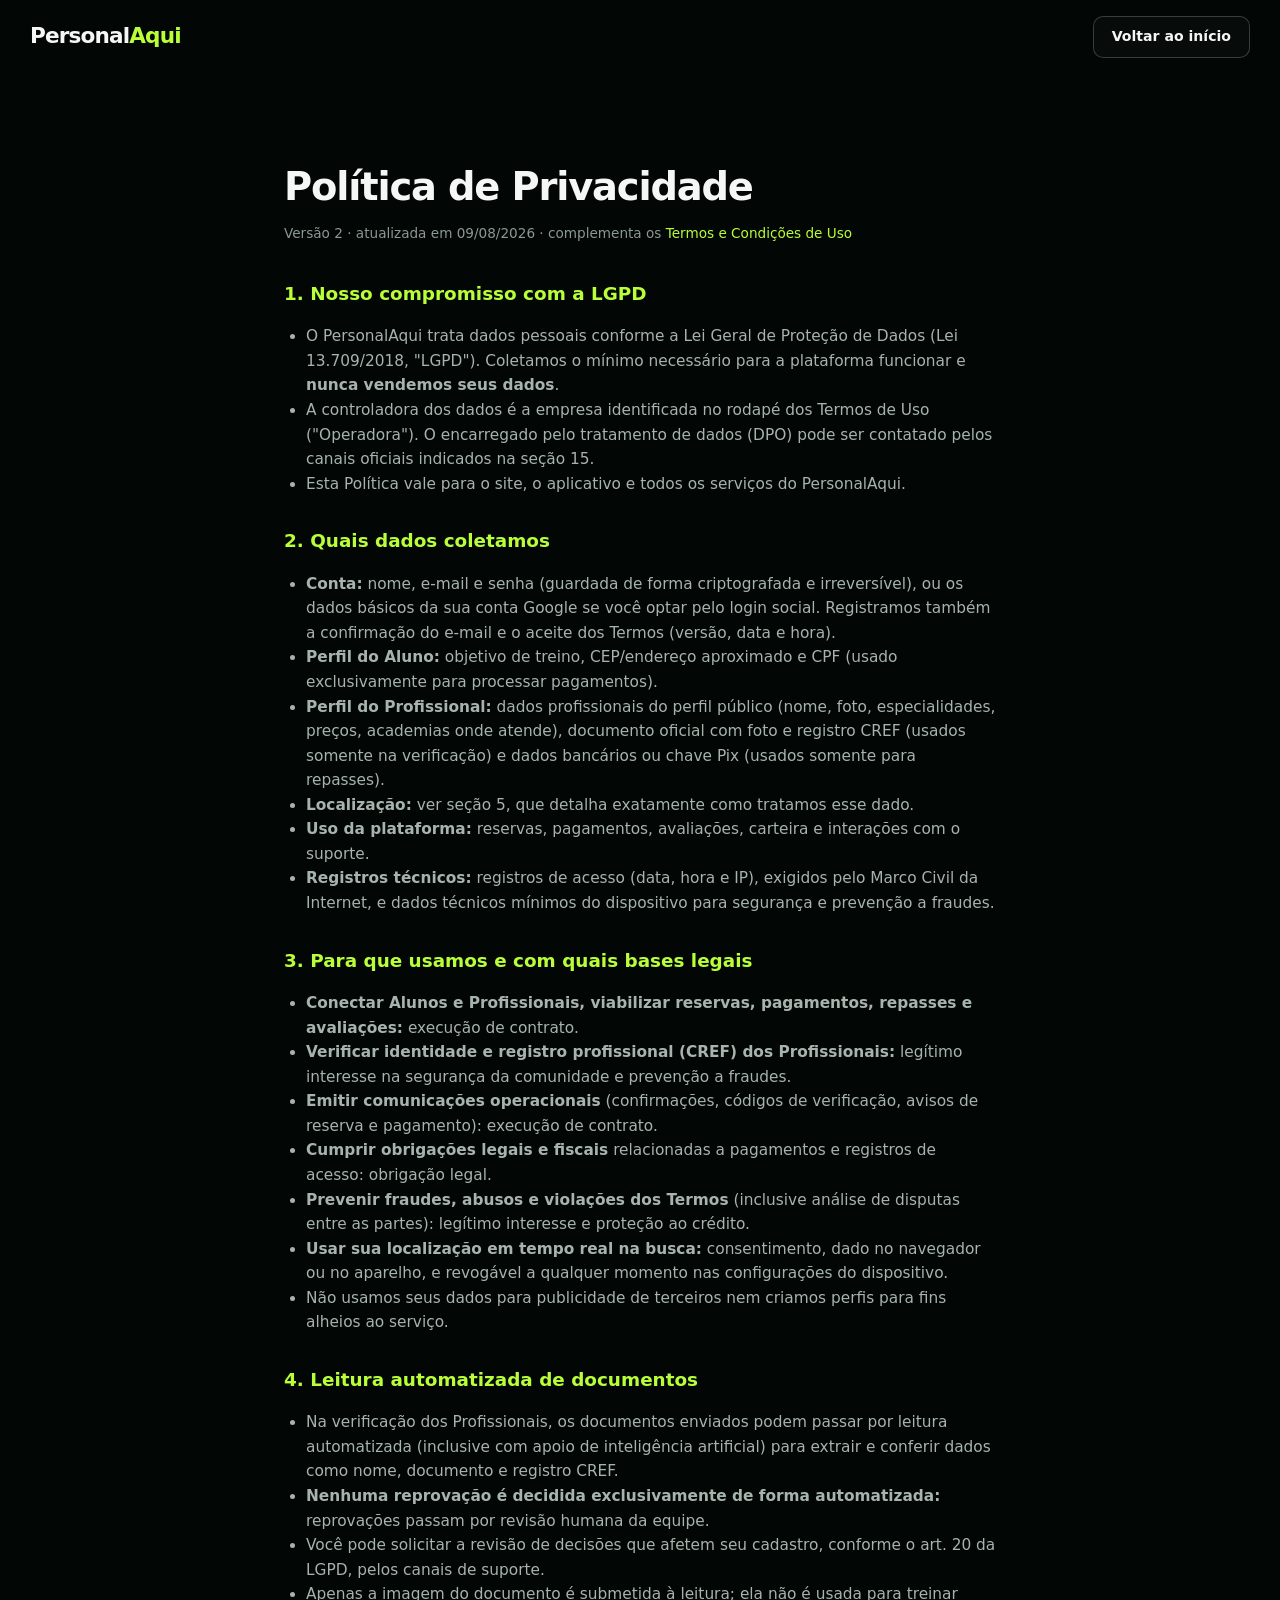
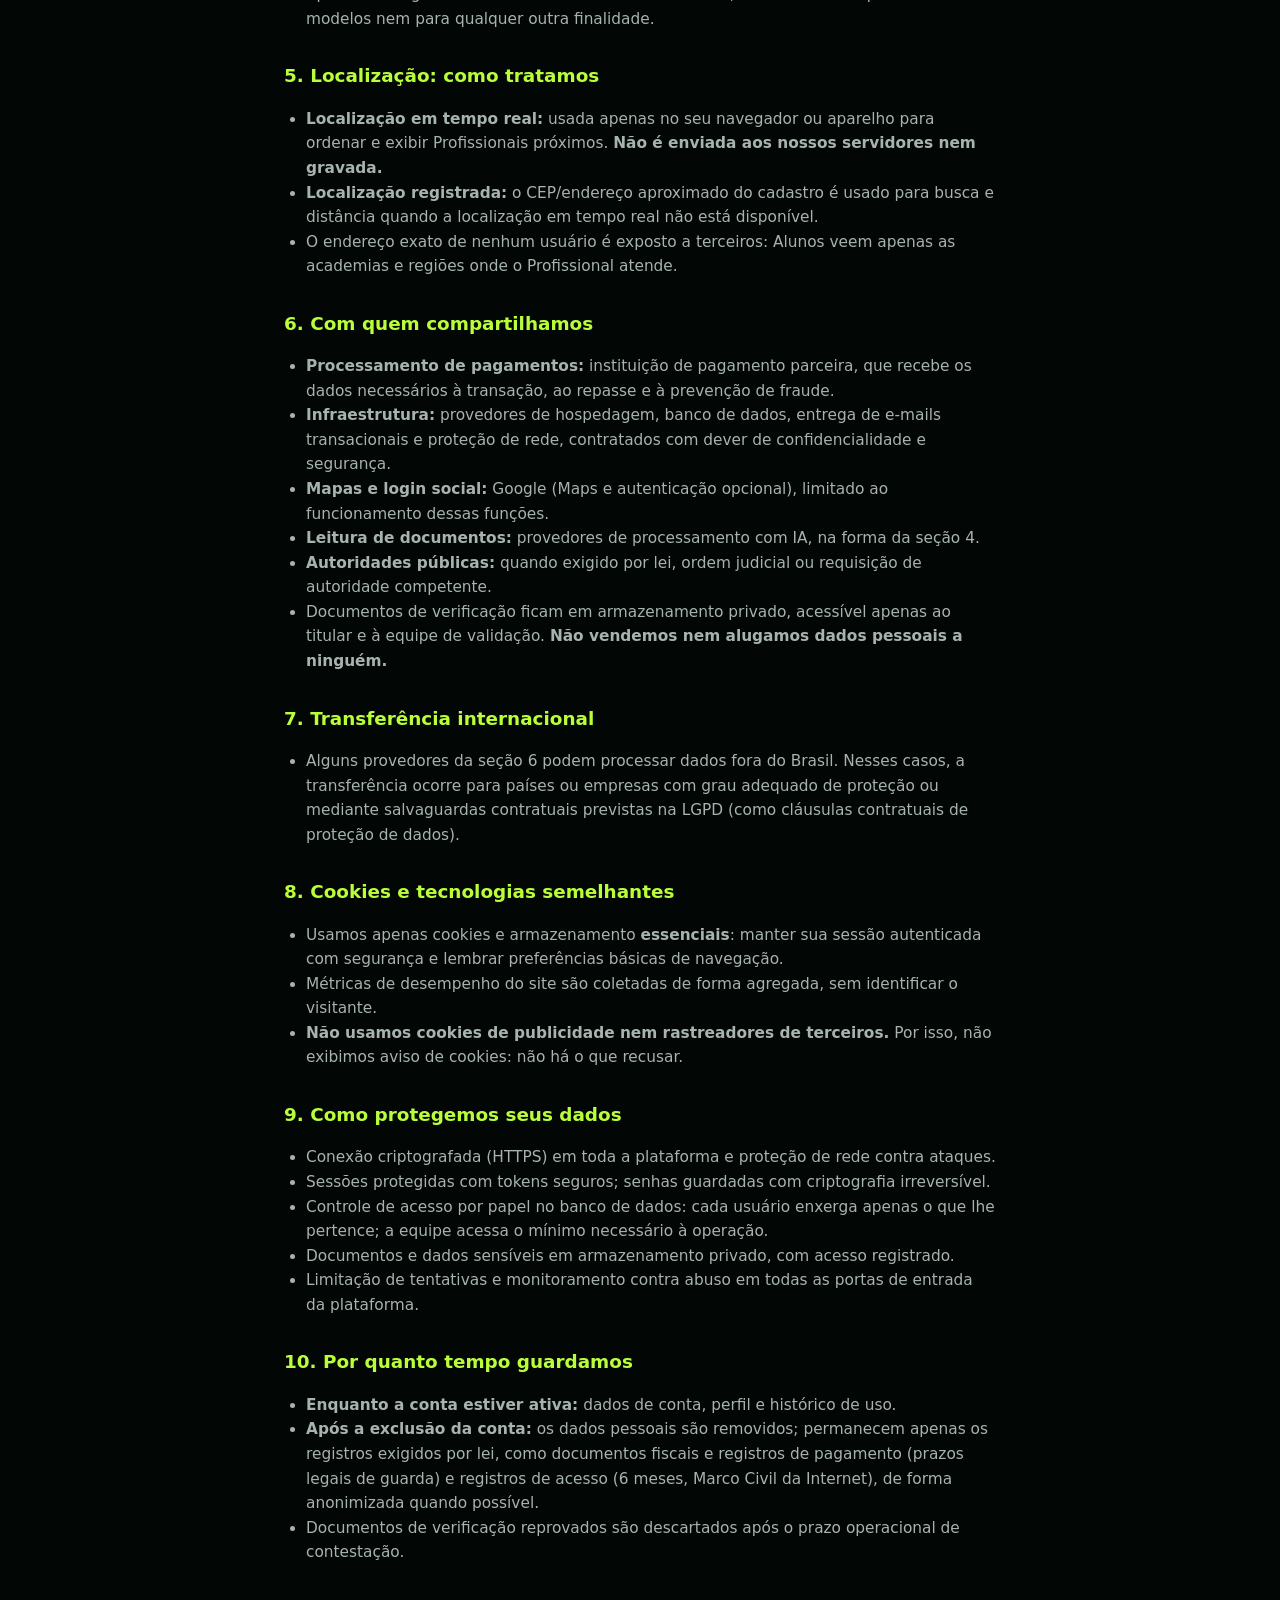
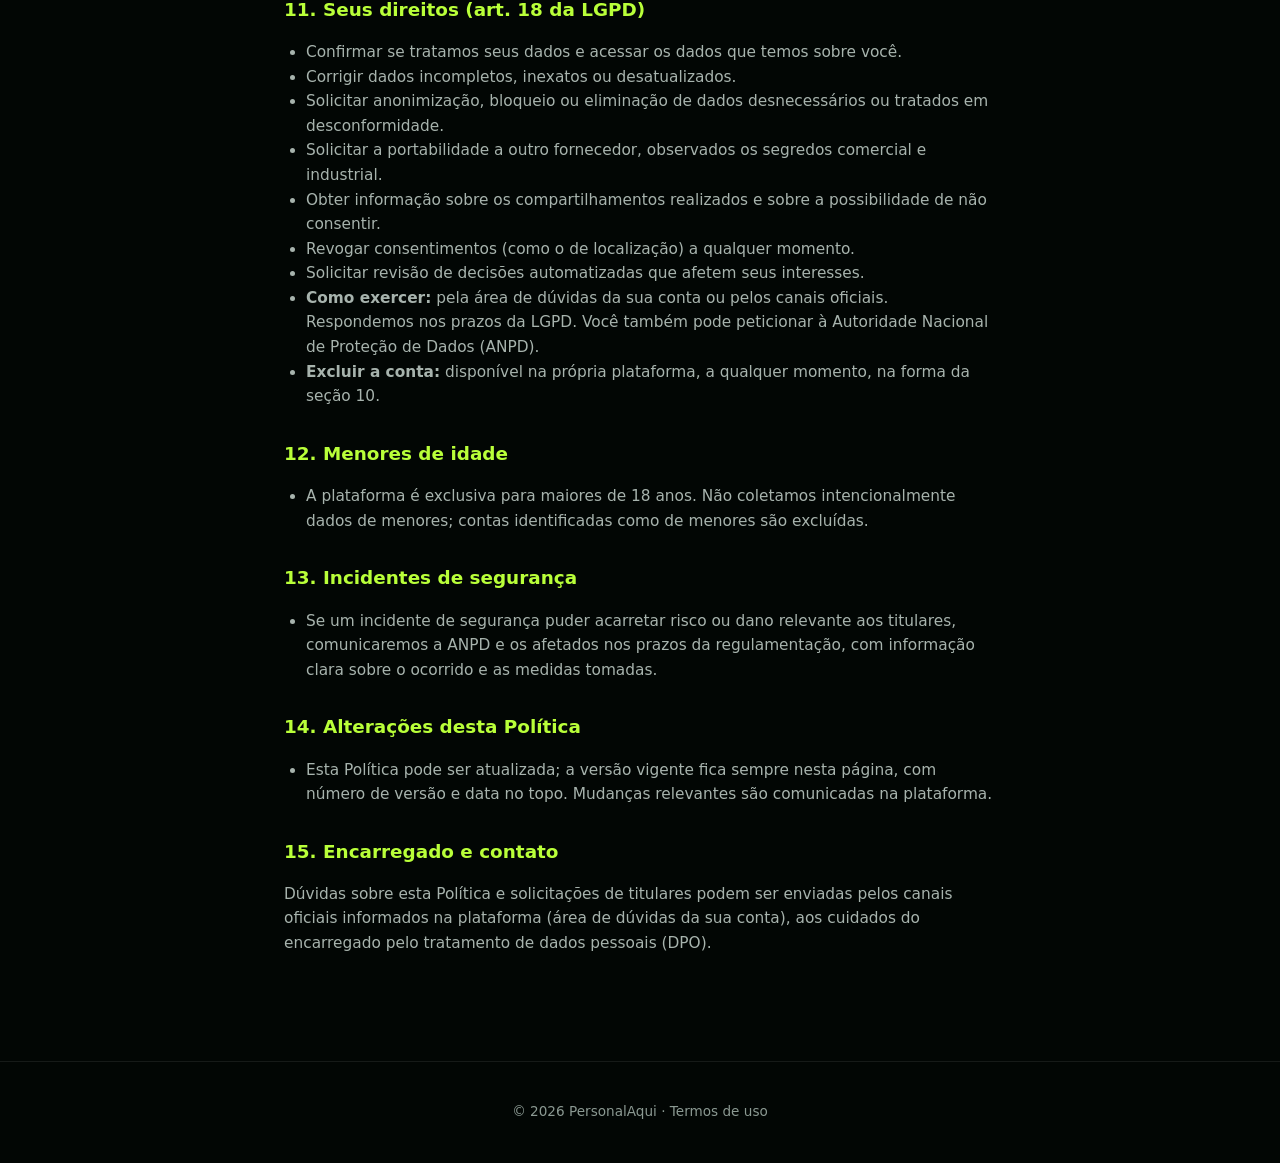
==== commit cdcdb88f: "deploy: landing sincronizada do repositório principal" ====
--- a/privacidade.html
+++ b/privacidade.html
@@ -4,9 +4,9 @@
   <meta charset="UTF-8" />
   <meta name="viewport" content="width=device-width, initial-scale=1.0" />
   <title>Política de Privacidade | PersonalAqui</title>
-  <meta name="description" content="Como o PersonalAqui trata seus dados pessoais, conforme a LGPD: coleta, uso, acesso controlado e seus direitos." />
+  <meta name="description" content="Como o PersonalAqui trata seus dados pessoais, conforme a LGPD: coleta, bases legais, compartilhamento, retenção e seus direitos." />
   <meta name="robots" content="noindex" />
-  <link rel="icon" href="data:image/svg+xml,<svg xmlns='http://www.w3.org/2000/svg' viewBox='0 0 100 100'><text y='.9em' font-size='90'>💪</text></svg>" />
+  <link rel="icon" type="image/png" href="imagens/logo.png" />
   <link rel="stylesheet" href="tokens.css" />
   <link rel="stylesheet" href="styles.css" />
 </head>
@@ -21,31 +21,119 @@
 
   <main class="pagina-legal">
     <h1>Política de Privacidade</h1>
-    <span class="atualizacao">Versão inicial · atualizada em 14/07/2026</span>
+    <span class="atualizacao">Versão 2 · atualizada em 09/08/2026 · complementa os <a href="termos.html">Termos e Condições de Uso</a></span>
 
-    <h2 id="lgpd">Nosso compromisso com a LGPD</h2>
-    <p>O PersonalAqui trata dados pessoais conforme a Lei Geral de Proteção de Dados (Lei 13.709/2018). Coletamos apenas o necessário para a plataforma funcionar e nunca vendemos seus dados.</p>
-
-    <h2>Quais dados coletamos</h2>
+    <h2 id="lgpd">1. Nosso compromisso com a LGPD</h2>
     <ul>
-      <li><strong>Conta:</strong> nome e e-mail da sua conta Google no login.</li>
-      <li><strong>Aluno:</strong> objetivo de treino, forma de contato, endereço aproximado e CPF (usado exclusivamente para processar o pagamento).</li>
-      <li><strong>Personal:</strong> dados profissionais do perfil público, documento com foto e CREF (usados só na verificação), e dados bancários/chave Pix (usados só para repasses).</li>
-      <li><strong>Uso:</strong> reservas, pagamentos e avaliações realizadas na plataforma.</li>
+      <li>O PersonalAqui trata dados pessoais conforme a Lei Geral de Proteção de Dados (Lei 13.709/2018, "LGPD"). Coletamos o mínimo necessário para a plataforma funcionar e <strong>nunca vendemos seus dados</strong>.</li>
+      <li>A controladora dos dados é a empresa identificada no rodapé dos Termos de Uso ("Operadora"). O encarregado pelo tratamento de dados (DPO) pode ser contatado pelos canais oficiais indicados na seção 15.</li>
+      <li>Esta Política vale para o site, o aplicativo e todos os serviços do PersonalAqui.</li>
     </ul>
 
-    <h2>Como usamos</h2>
+    <h2>2. Quais dados coletamos</h2>
     <ul>
-      <li>Conectar alunos e personais próximos e viabilizar reserva, pagamento e repasse (execução de contrato).</li>
-      <li>Verificar a identidade e o registro profissional dos personais (legítimo interesse e segurança).</li>
-      <li>Atender obrigações legais e fiscais relacionadas aos pagamentos.</li>
+      <li><strong>Conta:</strong> nome, e-mail e senha (guardada de forma criptografada e irreversível), ou os dados básicos da sua conta Google se você optar pelo login social. Registramos também a confirmação do e-mail e o aceite dos Termos (versão, data e hora).</li>
+      <li><strong>Perfil do Aluno:</strong> objetivo de treino, CEP/endereço aproximado e CPF (usado exclusivamente para processar pagamentos).</li>
+      <li><strong>Perfil do Profissional:</strong> dados profissionais do perfil público (nome, foto, especialidades, preços, academias onde atende), documento oficial com foto e registro CREF (usados somente na verificação) e dados bancários ou chave Pix (usados somente para repasses).</li>
+      <li><strong>Localização:</strong> ver seção 5, que detalha exatamente como tratamos esse dado.</li>
+      <li><strong>Uso da plataforma:</strong> reservas, pagamentos, avaliações, carteira e interações com o suporte.</li>
+      <li><strong>Registros técnicos:</strong> registros de acesso (data, hora e IP), exigidos pelo Marco Civil da Internet, e dados técnicos mínimos do dispositivo para segurança e prevenção a fraudes.</li>
     </ul>
 
-    <h2>Com quem compartilhamos</h2>
-    <p>Somente com os serviços essenciais à operação: processador de pagamentos (Asaas), infraestrutura de dados (Supabase) e autenticação (Google). Documentos de verificação ficam em armazenamento privado, acessível apenas ao titular e à equipe de validação.</p>
+    <h2>3. Para que usamos e com quais bases legais</h2>
+    <ul>
+      <li><strong>Conectar Alunos e Profissionais, viabilizar reservas, pagamentos, repasses e avaliações:</strong> execução de contrato.</li>
+      <li><strong>Verificar identidade e registro profissional (CREF) dos Profissionais:</strong> legítimo interesse na segurança da comunidade e prevenção a fraudes.</li>
+      <li><strong>Emitir comunicações operacionais</strong> (confirmações, códigos de verificação, avisos de reserva e pagamento): execução de contrato.</li>
+      <li><strong>Cumprir obrigações legais e fiscais</strong> relacionadas a pagamentos e registros de acesso: obrigação legal.</li>
+      <li><strong>Prevenir fraudes, abusos e violações dos Termos</strong> (inclusive análise de disputas entre as partes): legítimo interesse e proteção ao crédito.</li>
+      <li><strong>Usar sua localização em tempo real na busca:</strong> consentimento, dado no navegador ou no aparelho, e revogável a qualquer momento nas configurações do dispositivo.</li>
+      <li>Não usamos seus dados para publicidade de terceiros nem criamos perfis para fins alheios ao serviço.</li>
+    </ul>
 
-    <h2>Seus direitos</h2>
-    <p>Você pode solicitar acesso, correção ou exclusão dos seus dados, além da portabilidade e da revogação de consentimentos, pelos canais oficiais da plataforma. A exclusão da conta remove seus dados pessoais, preservando apenas o que a lei exigir.</p>
+    <h2>4. Leitura automatizada de documentos</h2>
+    <ul>
+      <li>Na verificação dos Profissionais, os documentos enviados podem passar por leitura automatizada (inclusive com apoio de inteligência artificial) para extrair e conferir dados como nome, documento e registro CREF.</li>
+      <li><strong>Nenhuma reprovação é decidida exclusivamente de forma automatizada:</strong> reprovações passam por revisão humana da equipe.</li>
+      <li>Você pode solicitar a revisão de decisões que afetem seu cadastro, conforme o art. 20 da LGPD, pelos canais de suporte.</li>
+      <li>Apenas a imagem do documento é submetida à leitura; ela não é usada para treinar modelos nem para qualquer outra finalidade.</li>
+    </ul>
+
+    <h2>5. Localização: como tratamos</h2>
+    <ul>
+      <li><strong>Localização em tempo real:</strong> usada apenas no seu navegador ou aparelho para ordenar e exibir Profissionais próximos. <strong>Não é enviada aos nossos servidores nem gravada.</strong></li>
+      <li><strong>Localização registrada:</strong> o CEP/endereço aproximado do cadastro é usado para busca e distância quando a localização em tempo real não está disponível.</li>
+      <li>O endereço exato de nenhum usuário é exposto a terceiros: Alunos veem apenas as academias e regiões onde o Profissional atende.</li>
+    </ul>
+
+    <h2>6. Com quem compartilhamos</h2>
+    <ul>
+      <li><strong>Processamento de pagamentos:</strong> instituição de pagamento parceira, que recebe os dados necessários à transação, ao repasse e à prevenção de fraude.</li>
+      <li><strong>Infraestrutura:</strong> provedores de hospedagem, banco de dados, entrega de e-mails transacionais e proteção de rede, contratados com dever de confidencialidade e segurança.</li>
+      <li><strong>Mapas e login social:</strong> Google (Maps e autenticação opcional), limitado ao funcionamento dessas funções.</li>
+      <li><strong>Leitura de documentos:</strong> provedores de processamento com IA, na forma da seção 4.</li>
+      <li><strong>Autoridades públicas:</strong> quando exigido por lei, ordem judicial ou requisição de autoridade competente.</li>
+      <li>Documentos de verificação ficam em armazenamento privado, acessível apenas ao titular e à equipe de validação. <strong>Não vendemos nem alugamos dados pessoais a ninguém.</strong></li>
+    </ul>
+
+    <h2>7. Transferência internacional</h2>
+    <ul>
+      <li>Alguns provedores da seção 6 podem processar dados fora do Brasil. Nesses casos, a transferência ocorre para países ou empresas com grau adequado de proteção ou mediante salvaguardas contratuais previstas na LGPD (como cláusulas contratuais de proteção de dados).</li>
+    </ul>
+
+    <h2>8. Cookies e tecnologias semelhantes</h2>
+    <ul>
+      <li>Usamos apenas cookies e armazenamento <strong>essenciais</strong>: manter sua sessão autenticada com segurança e lembrar preferências básicas de navegação.</li>
+      <li>Métricas de desempenho do site são coletadas de forma agregada, sem identificar o visitante.</li>
+      <li><strong>Não usamos cookies de publicidade nem rastreadores de terceiros.</strong> Por isso, não exibimos aviso de cookies: não há o que recusar.</li>
+    </ul>
+
+    <h2>9. Como protegemos seus dados</h2>
+    <ul>
+      <li>Conexão criptografada (HTTPS) em toda a plataforma e proteção de rede contra ataques.</li>
+      <li>Sessões protegidas com tokens seguros; senhas guardadas com criptografia irreversível.</li>
+      <li>Controle de acesso por papel no banco de dados: cada usuário enxerga apenas o que lhe pertence; a equipe acessa o mínimo necessário à operação.</li>
+      <li>Documentos e dados sensíveis em armazenamento privado, com acesso registrado.</li>
+      <li>Limitação de tentativas e monitoramento contra abuso em todas as portas de entrada da plataforma.</li>
+    </ul>
+
+    <h2>10. Por quanto tempo guardamos</h2>
+    <ul>
+      <li><strong>Enquanto a conta estiver ativa:</strong> dados de conta, perfil e histórico de uso.</li>
+      <li><strong>Após a exclusão da conta:</strong> os dados pessoais são removidos; permanecem apenas os registros exigidos por lei, como documentos fiscais e registros de pagamento (prazos legais de guarda) e registros de acesso (6 meses, Marco Civil da Internet), de forma anonimizada quando possível.</li>
+      <li>Documentos de verificação reprovados são descartados após o prazo operacional de contestação.</li>
+    </ul>
+
+    <h2>11. Seus direitos (art. 18 da LGPD)</h2>
+    <ul>
+      <li>Confirmar se tratamos seus dados e acessar os dados que temos sobre você.</li>
+      <li>Corrigir dados incompletos, inexatos ou desatualizados.</li>
+      <li>Solicitar anonimização, bloqueio ou eliminação de dados desnecessários ou tratados em desconformidade.</li>
+      <li>Solicitar a portabilidade a outro fornecedor, observados os segredos comercial e industrial.</li>
+      <li>Obter informação sobre os compartilhamentos realizados e sobre a possibilidade de não consentir.</li>
+      <li>Revogar consentimentos (como o de localização) a qualquer momento.</li>
+      <li>Solicitar revisão de decisões automatizadas que afetem seus interesses.</li>
+      <li><strong>Como exercer:</strong> pela área de dúvidas da sua conta ou pelos canais oficiais. Respondemos nos prazos da LGPD. Você também pode peticionar à Autoridade Nacional de Proteção de Dados (ANPD).</li>
+      <li><strong>Excluir a conta:</strong> disponível na própria plataforma, a qualquer momento, na forma da seção 10.</li>
+    </ul>
+
+    <h2>12. Menores de idade</h2>
+    <ul>
+      <li>A plataforma é exclusiva para maiores de 18 anos. Não coletamos intencionalmente dados de menores; contas identificadas como de menores são excluídas.</li>
+    </ul>
+
+    <h2>13. Incidentes de segurança</h2>
+    <ul>
+      <li>Se um incidente de segurança puder acarretar risco ou dano relevante aos titulares, comunicaremos a ANPD e os afetados nos prazos da regulamentação, com informação clara sobre o ocorrido e as medidas tomadas.</li>
+    </ul>
+
+    <h2>14. Alterações desta Política</h2>
+    <ul>
+      <li>Esta Política pode ser atualizada; a versão vigente fica sempre nesta página, com número de versão e data no topo. Mudanças relevantes são comunicadas na plataforma.</li>
+    </ul>
+
+    <h2>15. Encarregado e contato</h2>
+    <p>Dúvidas sobre esta Política e solicitações de titulares podem ser enviadas pelos canais oficiais informados na plataforma (área de dúvidas da sua conta), aos cuidados do encarregado pelo tratamento de dados pessoais (DPO).</p>
   </main>
 
   <footer class="rodape" style="border-top:1px solid var(--line-neutra); padding:26px 0; text-align:center">
--- a/styles.css
+++ b/styles.css
@@ -8,7 +8,10 @@
   color: var(--text);
   font-family: Inter, ui-sans-serif, system-ui, -apple-system, BlinkMacSystemFont, "Segoe UI", sans-serif;
   line-height: 1.6;
-  overflow-x: hidden;
+  /* sem overflow-x:hidden aqui: ele mascarava estouros cortando conteúdo em silêncio.
+     As causas foram tratadas (leva 5) e os decorativos vivem em containers contidos
+     (.section-shell, #para-personal, .cta-card, .footer-painel). Se aparecer barra
+     lateral, é um estouro REAL a corrigir na causa, não a esconder. */
 }
 
 ::selection { color: #071006; background: var(--lime); }
@@ -34,7 +37,14 @@
   background: transparent;
   transition: background .3s ease, box-shadow .3s ease, border-color .3s ease, backdrop-filter .3s ease;
 }
-.site-header.is-scrolled { background: rgba(4, 10, 7, .85); backdrop-filter: blur(18px); border-color: rgba(255,255,255,.06); box-shadow: 0 10px 40px rgba(0,0,0,.3); }
+/* sem backdrop-filter aqui: desfoque sobre o video do hero pisca no hover (bug do Chromium) */
+.site-header.is-scrolled { background: rgba(4, 10, 7, .96); border-color: rgba(255,255,255,.06); box-shadow: 0 10px 40px rgba(0,0,0,.3); }
+/* camada propria de composicao: hover/clique na barra nao repinta junto com o video */
+.site-header { transform: translateZ(0); }
+.cadastro-menu { transform: translateZ(0); }
+/* na barra, botao sem sombra-glow nem elevacao (menos repintura sobre o video) */
+.header-actions .btn { box-shadow: none; }
+.header-actions .btn:hover { transform: none; box-shadow: 0 0 0 1.5px rgba(185,255,57,.55); }
 .header-inner { height: 100%; display: grid; grid-template-columns: auto 1fr auto; align-items: center; gap: 32px; }
 .brand { display: inline-flex; align-items: baseline; font-weight: 780; letter-spacing: -.04em; font-size: 1.35rem; white-space: nowrap; }
 .brand strong { color: var(--lime); }
@@ -84,7 +94,56 @@
 .trust-item span { color: var(--muted); font-size: .72rem; }
 
 .hero-visual { min-height: 610px; position: relative; display: flex; align-items: center; justify-content: center; perspective: 1200px; }
-.phone-wrap { position: relative; width: 330px; transform: rotateY(-8deg) rotateZ(2deg); transform-style: preserve-3d; transition: transform .22s ease-out; z-index: 3; }.phone-wrap .celular-app { width: 100%; height: auto; filter: drop-shadow(0 34px 44px rgba(0,0,0,.55)); }
+.phone-wrap { position: relative; width: 368px; transform: rotateY(-8deg) rotateZ(2deg); transform-style: preserve-3d; transition: transform .22s ease-out; z-index: 3; }.phone-wrap .celular-app { width: 100%; height: auto; filter: drop-shadow(0 34px 44px rgba(0,0,0,.55)); }
+/* iluminação suave atrás do celular: profundidade, o mockup salta da tela */
+.phone-wrap::before {
+  content: ""; position: absolute; inset: -12% -24%; z-index: -2; border-radius: 50%;
+  background: radial-gradient(closest-side, rgba(185,255,57,.20), rgba(185,255,57,.06) 48%, transparent 78%);
+  filter: blur(12px); animation: brilho-respira 6s ease-in-out infinite;
+}
+@keyframes brilho-respira {
+  0%, 100% { opacity: .75; transform: scale(1); }
+  50% { opacity: 1; transform: scale(1.05); }
+}
+/* mapa vivo dentro do mockup: radar no ponto do usuário, pinos pulsando e um
+   cursor que passeia entre os personais (posições em % sobre a foto do app) */
+.mapa-vivo { position: absolute; inset: 0; z-index: 2; pointer-events: none; animation: celular-flutua 6s ease-in-out infinite; }
+.pulso-voce { position: absolute; left: 55.5%; top: 28.8%; width: 14px; height: 14px; margin: -7px 0 0 -7px; }
+.pulso-voce::before, .pulso-voce::after {
+  content: ""; position: absolute; inset: 0; border-radius: 50%;
+  border: 1.6px solid rgba(96,165,250,.8); animation: radar-expande 3.2s ease-out infinite;
+}
+.pulso-voce::after { animation-delay: 1.6s; }
+.pulso-pino { position: absolute; width: 11px; height: 11px; margin: -5.5px 0 0 -5.5px; }
+.pulso-pino::before {
+  content: ""; position: absolute; inset: 0; border-radius: 50%;
+  border: 1.5px solid rgba(185,255,57,.85); animation: radar-expande 2.8s ease-out infinite;
+}
+.pino-1 { left: 35%; top: 26.5%; }
+.pino-2 { left: 76%; top: 21%; }
+.pino-2::before { animation-delay: .9s; }
+.pino-3 { left: 71%; top: 33.5%; }
+.pino-3::before { animation-delay: 1.8s; }
+@keyframes radar-expande {
+  0% { transform: scale(.4); opacity: .9; }
+  100% { transform: scale(3.2); opacity: 0; }
+}
+.cursor-mapa {
+  position: absolute; left: 55.5%; top: 28.8%; width: 10px; height: 10px; margin: -5px 0 0 -5px;
+  border-radius: 50%; background: #d9ff4d; border: 1.6px solid rgba(255,255,255,.85);
+  box-shadow: 0 0 12px rgba(185,255,57,.8); animation: cursor-passeia 12s ease-in-out infinite;
+}
+@keyframes cursor-passeia {
+  0%, 10% { left: 55.5%; top: 28.8%; transform: scale(1); }
+  14% { transform: scale(1.5); }
+  24%, 34% { left: 35%; top: 26.5%; transform: scale(1); }
+  38% { transform: scale(1.5); }
+  48%, 58% { left: 76%; top: 21%; transform: scale(1); }
+  62% { transform: scale(1.5); }
+  72%, 82% { left: 71%; top: 33.5%; transform: scale(1); }
+  86% { transform: scale(1.5); }
+  100% { left: 55.5%; top: 28.8%; transform: scale(1); }
+}
 .phone-shadow { position: absolute; inset: auto 20px 0; height: 50px; background: rgba(0,0,0,.65); filter: blur(25px); }
 .phone { position: absolute; inset: 0; border-radius: 42px; padding: 11px; background: linear-gradient(145deg, #28322d, #050807 55%, #17211c); border: 1px solid rgba(255,255,255,.24); box-shadow: 0 36px 70px rgba(0,0,0,.66), inset 0 0 0 2px rgba(255,255,255,.04); }
 .phone::before { content: ""; position: absolute; top: 13px; left: 50%; transform: translateX(-50%); width: 92px; height: 22px; border-radius: 20px; background: #030504; z-index: 5; }
@@ -138,6 +197,9 @@
 .section-heading h2 span { color: var(--lime); }
 .section-heading p { color: var(--muted); margin: 0; }
 .steps-grid { display: grid; grid-template-columns: 1fr auto 1fr auto 1fr; gap: 16px; align-items: stretch; }
+/* fecho da jornada: reforça a rapidez logo abaixo dos 3 passos */
+.steps-nota { text-align: center; margin: 30px auto 0; color: var(--muted); font-size: 1.02rem; }
+.steps-nota::before { content: ""; display: inline-block; width: 7px; height: 7px; border-radius: 50%; background: var(--lime); margin-right: 10px; vertical-align: 2px; box-shadow: 0 0 10px rgba(185,255,57,.7); }
 .step-card { position: relative; padding: 26px 28px 30px; border-radius: var(--radius); background: linear-gradient(145deg, rgba(15,32,23,.92), rgba(8,18,13,.92)); border: 1px solid rgba(255,255,255,.08); transition: transform .28s, border-color .28s, box-shadow .28s; }
 .step-card:hover { transform: translateY(-8px); border-color: var(--line-strong); box-shadow: 0 26px 60px rgba(0,0,0,.28); }
 .step-top { display: flex; align-items: center; justify-content: space-between; gap: 14px; margin-bottom: 18px; }
@@ -254,13 +316,15 @@
 
 .site-footer { background: transparent; }
 .footer-painel { position: relative; background: url("imagens/rodape-capa.webp") center/cover no-repeat #040a06; border-block: 1px solid rgba(255,255,255,.07); overflow: hidden; }
-.footer-selos { list-style: none; display: flex; flex-wrap: wrap; align-items: center; margin: 26px 0 0; padding: 0; }
-.footer-selos li { display: flex; align-items: center; gap: 9px; padding: 2px 12px; color: #b9c4bd; font-size: .75rem; line-height: 1.35; }
-.footer-selos li:first-child { padding-left: 0; }
-.footer-selos li + li { border-left: 1px solid rgba(255,255,255,.12); }
-.selo-icone { display: grid; place-items: center; width: 40px; height: 40px; border: 1.4px solid rgba(185,255,57,.5); border-radius: 50%; color: var(--lime); background: rgba(185,255,57,.04); box-shadow: 0 0 14px rgba(185,255,57,.1); flex: 0 0 auto; }
-.selo-icone svg { width: 20px; height: 20px; fill: none; stroke: currentColor; stroke-width: 1.6; stroke-linecap: round; stroke-linejoin: round; }
-.link-seta { width: 14px; height: 14px; fill: none; stroke: #7d8b83; stroke-width: 2; stroke-linecap: round; stroke-linejoin: round; flex: 0 0 auto; }.footer-grid { position: relative; display: grid; grid-template-columns: 1.6fr 1fr .95fr .85fr .7fr; gap: 38px; padding: 58px 0 50px; }.footer-brand { margin-bottom: 10px; }.footer-grid p { max-width: 270px; color: var(--muted-2); font-size: .88rem; }.footer-grid h3 { margin: 0 0 18px; font-size: .8rem; color: var(--lime); text-transform: uppercase; letter-spacing: .08em; position: relative; padding-bottom: 11px; }.footer-grid h3::after { content: ""; position: absolute; left: 0; bottom: 0; width: 44px; height: 2px; border-radius: 2px; background: var(--lime); }.footer-grid > div:not(:first-child) { display: flex; flex-direction: column; align-items: flex-start; }.footer-links a { display: flex; align-items: center; justify-content: space-between; gap: 18px; width: 100%; max-width: 235px; color: #cfd8d2; margin: 7px 0; font-size: .9rem; }.footer-grid a:hover { color: var(--lime); }.social-links { display: flex; gap: 10px; }.social-links { gap: 14px; } .social-links a { width: 52px; height: 52px; display: grid; place-items: center; border: 1.4px solid var(--line-strong); border-radius: 50%; color: var(--lime)!important; background: rgba(185,255,57,.05); transition: border-color .2s, background .2s, transform .2s; }.social-links a:hover { border-color: var(--lime); background: var(--lime-soft); transform: translateY(-2px); }.social-links svg { width: 21px; height: 21px; fill: var(--lime); }.social-links .social-traco { fill: none; stroke: var(--lime); stroke-width: 1.9; stroke-linecap: round; stroke-linejoin: round; }.social-links .social-ponto { fill: var(--lime); stroke: none; }.social-links .social-fb { width: 11px; height: 19px; }.footer-bottom { padding: 26px 20px 32px; text-align: center; color: #8b978f; font-size: .85rem; }.footer-bottom strong { color: var(--lime); font-weight: 680; }
+/* selos em coluna, uma linha por selo (a versao em fileira quebrava torta) */
+.footer-selos { list-style: none; display: flex; flex-direction: column; align-items: flex-start; gap: 11px; margin: 24px 0 0; padding: 0; }
+.footer-selos li { display: flex; align-items: center; gap: 11px; color: #b9c4bd; font-size: .82rem; line-height: 1.3; white-space: nowrap; }
+.selo-icone { display: grid; place-items: center; width: 34px; height: 34px; border: 1.4px solid rgba(185,255,57,.5); border-radius: 50%; color: var(--lime); background: rgba(185,255,57,.04); box-shadow: 0 0 14px rgba(185,255,57,.1); flex: 0 0 auto; }
+.selo-icone svg { width: 17px; height: 17px; fill: none; stroke: currentColor; stroke-width: 1.6; stroke-linecap: round; stroke-linejoin: round; }
+.link-seta { width: 14px; height: 14px; fill: none; stroke: #7d8b83; stroke-width: 2; stroke-linecap: round; stroke-linejoin: round; flex: 0 0 auto; }.footer-grid { position: relative; display: grid; grid-template-columns: 1.6fr 1fr .95fr .85fr .7fr; gap: 38px; padding: 58px 0 50px; }.footer-brand { margin-bottom: 10px; }.footer-grid p { max-width: 270px; color: var(--muted-2); font-size: .88rem; }.footer-grid h3 { margin: 0 0 18px; font-size: .8rem; color: var(--lime); text-transform: uppercase; letter-spacing: .08em; position: relative; padding-bottom: 11px; }.footer-grid h3::after { content: ""; position: absolute; left: 0; bottom: 0; width: 44px; height: 2px; border-radius: 2px; background: var(--lime); }.footer-grid > div:not(:first-child) { display: flex; flex-direction: column; align-items: flex-start; }.footer-links a { display: inline-flex; align-items: center; gap: 7px; color: #cfd8d2; margin: 7px 0; font-size: .9rem; }
+.footer-links a .link-seta { opacity: .55; transition: opacity .2s, transform .2s; }
+.footer-links a:hover .link-seta { opacity: 1; stroke: var(--lime); transform: translateX(3px); }
+.footer-grid a:hover { color: var(--lime); }.social-links { display: flex; gap: 10px; }.social-links { gap: 14px; } .social-links a { width: 52px; height: 52px; display: grid; place-items: center; border: 1.4px solid var(--line-strong); border-radius: 50%; color: var(--lime)!important; background: rgba(185,255,57,.05); transition: border-color .2s, background .2s, transform .2s; }.social-links a:hover { border-color: var(--lime); background: var(--lime-soft); transform: translateY(-2px); }.social-links svg { width: 21px; height: 21px; fill: var(--lime); }.social-links .social-traco { fill: none; stroke: var(--lime); stroke-width: 1.9; stroke-linecap: round; stroke-linejoin: round; }.social-links .social-ponto { fill: var(--lime); stroke: none; }.social-links .social-fb { width: 11px; height: 19px; }.footer-bottom { padding: 26px 20px 32px; text-align: center; color: #8b978f; font-size: .85rem; }.footer-bottom strong { color: var(--lime); font-weight: 680; }
 
 .reveal { opacity: 0; transform: translateY(26px); transition: opacity .75s cubic-bezier(.2,.7,.2,1), transform .75s cubic-bezier(.2,.7,.2,1); transition-delay: var(--delay, 0ms); }
 .reveal.is-visible { opacity: 1; transform: translateY(0); }
@@ -270,7 +334,7 @@
 @keyframes floatCard { 0%,100%{transform:translateY(0)}50%{transform:translateY(-10px)} }
 
 @media (max-width: 1120px) {
-  .main-nav { gap: 18px; }.main-nav a { font-size: .84rem; }
+  .main-nav { gap: 14px; }.main-nav a { font-size: .84rem; }
   .hero-grid { grid-template-columns: 1fr 500px; }.booking-panel { right: -10px; width: 220px; }
   .trust-item strong { white-space: normal; }
   .security-card { grid-template-columns: 64px 1fr; padding: 20px; }.security-icon svg { width: 58px; height: 58px; }
@@ -280,6 +344,7 @@
 @media (max-width: 960px) {
   :root { --header-h: 68px; }
   .header-inner { grid-template-columns: auto 1fr; }.main-nav { display: none; }.header-actions { justify-self: end; }
+  .menu-celular-botao { display: grid; }
   .hero { padding-top: 42px; }.hero-grid { grid-template-columns: 1fr; }.hero-copy { text-align: center; }.hero h1, .hero-description { margin-left: auto; margin-right: auto; }.hero-actions { justify-content: center; }.trust-strip { max-width: 760px; margin: auto; }.hero-visual { max-width: 700px; width: 100%; margin: -10px auto 0; }
   .trainer-section-grid, .faq-grid { grid-template-columns: 1fr; }.trainer-copy { text-align: center; }.benefit-list { text-align: left; max-width: 700px; margin-left: auto; margin-right: auto; }.trainer-visual { max-width: 720px; width: 100%; margin: auto; }.trainer-selos { justify-content: center; }.payout-card { right: 10px; bottom: 10px; }
   .security-grid { grid-template-columns: 1fr; }.security-card { min-height: 150px; }
@@ -300,6 +365,9 @@
 
 @media (max-width: 500px) {
   .brand { font-size: 1.15rem; }.header-inner { gap: 8px; }
+  /* header apertado: o "Entrar" do topo sai (vive dentro do menu) e o CTA encurta o padding */
+  .header-actions .link-login { display: none; }
+  .header-actions .btn { padding: 0 11px; }
   .security-card { grid-template-columns: 1fr; text-align: center; }.security-icon { display: grid; place-items: center; }
   .footer-grid { grid-template-columns: 1fr; }.footer-grid > div, .footer-grid > div:first-child, .footer-grid > div:last-child { grid-column: auto; }
 }
@@ -376,7 +444,8 @@
 .btn-svg { width: 21px; height: 21px; fill: none; stroke: currentColor; stroke-width: 2; stroke-linecap: round; stroke-linejoin: round; }
 
 /* faixa de confiança institucional */
-.faixa-confianca { border-block: 1px solid var(--line-neutra, rgba(255,255,255,.08)); background: rgba(10, 21, 16, .5); }
+/* continua o tom do hero (sem linha dura entre o video e a faixa) */
+.faixa-confianca { border: 0; border-bottom: 1px solid rgba(185,255,57,.1); background: linear-gradient(180deg, #06100c, #081410); }
 .faixa-confianca-itens { display: flex; flex-wrap: wrap; justify-content: center; gap: 14px 38px; padding: 18px 24px; }
 .faixa-confianca-itens span { display: inline-flex; align-items: center; gap: 9px; color: var(--muted); font-size: .88rem; font-weight: 600; }
 .faixa-confianca-itens svg { width: 19px; height: 19px; fill: none; stroke: var(--lime); stroke-width: 1.8; stroke-linecap: round; stroke-linejoin: round; }
@@ -384,7 +453,7 @@
 /* compromissos (garantias) */
 .compromissos { margin-top: 34px; padding: 28px; border-radius: var(--radius); border: 1px solid var(--line); background: linear-gradient(150deg, rgba(185,255,57,.05), rgba(10,21,16,.6)); }
 .compromissos h3 { margin: 0 0 16px; font-size: 1.15rem; letter-spacing: -.01em; }
-.compromissos ul { list-style: none; margin: 0; padding: 0; display: grid; grid-template-columns: repeat(auto-fit, minmax(280px, 1fr)); gap: 12px 28px; }
+.compromissos ul { list-style: none; margin: 0; padding: 0; display: grid; grid-template-columns: repeat(auto-fit, minmax(min(280px, 100%), 1fr)); gap: 12px 28px; }
 .compromissos li { position: relative; padding-left: 28px; color: var(--muted); font-size: .93rem; }
 .compromissos li::before { content: "✓"; position: absolute; left: 0; top: 0; color: var(--lime); font-weight: 800; }
 .compromissos strong { color: var(--text); }
@@ -402,6 +471,7 @@
 
 /* celular levita (animação na imagem interna; o tilt do mouse fica no wrapper) */
 .phone-wrap .celular-app { animation: celular-flutua 6s ease-in-out infinite; }
+/* a camada do mapa vivo flutua junto com a foto do celular (mesma animação) */
 @keyframes celular-flutua {
   0%, 100% { transform: translateY(0); }
   50% { transform: translateY(-16px); }
@@ -416,19 +486,21 @@
   50% { transform: scaleX(.86); opacity: .5; }
 }
 
-/* painel de horário com mais respiro em relação ao celular */
-.hero-visual .phone-wrap { margin-right: 190px; }
-.booking-panel { right: -4px; top: 118px; }
+/* painel de horário próximo do celular (um conjunto só, sem parecer 2 elementos) */
+.hero-visual .phone-wrap { margin-right: 150px; }
+.booking-panel { right: 14px; top: 118px; }
 
 @media (max-width: 1279px) {
-  .hero-visual .phone-wrap { margin-right: 140px; }
+  .hero-visual .phone-wrap { margin-right: 110px; }
 }
 @media (max-width: 760px) {
-  .hero-visual .phone-wrap { margin-right: 90px; }
+  .hero-visual .phone-wrap { margin-right: 70px; }
 }
 @media (prefers-reduced-motion: reduce) {
   .particula { display: none; }
-  .phone-wrap .celular-app, .phone-wrap::after, .booking-panel { animation: none; }
+  .phone-wrap .celular-app, .phone-wrap::after, .phone-wrap::before, .booking-panel { animation: none; }
+  .mapa-vivo, .pulso-voce::before, .pulso-voce::after, .pulso-pino::before, .cursor-mapa { animation: none; }
+  .pulso-voce, .pulso-pino, .cursor-mapa { display: none; }
 }
 
 /* anel de energia na base do celular (arco de trás + arco da frente) */
@@ -563,3 +635,94 @@
 @media (max-width: 640px) {
   .cta-card .athlete-right { display: none; }
 }
+
+/* ====== responsividade leva 5A (menu celular, contraste, toque) ====== */
+
+/* menu de navegação no celular (a .main-nav some <=960px; este assume) */
+.menu-celular-botao {
+  display: none; place-items: center; width: 44px; height: 44px;
+  border: 1px solid var(--line); border-radius: 12px; background: transparent;
+  color: var(--text); cursor: pointer; flex: 0 0 auto;
+  transition: border-color .2s, background .2s;
+}
+.menu-celular-botao:hover { border-color: var(--line-strong); background: var(--lime-soft); }
+.menu-celular-botao svg { width: 22px; height: 22px; fill: none; stroke: currentColor; stroke-width: 2; stroke-linecap: round; }
+.menu-celular[hidden] { display: none; }
+.menu-celular {
+  display: grid; gap: 2px; padding: 10px 14px 16px;
+  background: rgba(4, 10, 7, .97); backdrop-filter: blur(18px);
+  border-bottom: 1px solid rgba(255,255,255,.08);
+  box-shadow: 0 24px 50px rgba(0,0,0,.45);
+}
+.menu-celular a {
+  display: flex; align-items: center; min-height: 48px; padding: 0 12px;
+  border-radius: 12px; color: #dfe8e2; font-weight: 650; font-size: 1rem;
+}
+.menu-celular a:hover { background: rgba(185,255,57,.09); color: var(--lime); }
+.menu-celular-entrar { border-top: 1px solid rgba(255,255,255,.08); border-radius: 0 0 12px 12px; margin-top: 6px; color: var(--lime); }
+/* menu aberto: o header ganha fundo sólido mesmo sem rolagem */
+.site-header.menu-aberto { background: rgba(4, 10, 7, .97); border-color: rgba(255,255,255,.06); }
+
+/* contraste no celular: overlay horizontal deixava o texto sobre a parte clara da foto */
+@media (max-width: 960px) {
+  #para-personal.section-panel::before { background: linear-gradient(180deg, rgba(2,8,6,.82), rgba(2,8,6,.66)); }
+}
+/* rodapé: scrim escuro sob o texto (a foto de fundo pode ser clara) */
+.footer-painel::before { content: ""; position: absolute; inset: 0; background: linear-gradient(180deg, rgba(4,10,6,.78), rgba(4,10,6,.9)); pointer-events: none; }
+.footer-painel > .container { position: relative; }
+
+/* alvos de toque de 44px no rodapé e no "Entrar" (celular) */
+@media (max-width: 960px) {
+  .footer-links a { min-height: 44px; margin: 0; }
+  .link-login { display: inline-flex; align-items: center; min-height: 44px; padding: 0 6px; }
+}
+
+/* ====== FAQ em formato de chat (as respostas vivem na propria pagina) ====== */
+.faq-intro h2 span { color: var(--lime); }
+.sr-so-leitor { position: absolute; width: 1px; height: 1px; overflow: hidden; clip: rect(0 0 0 0); white-space: nowrap; }
+.faq-chat { display: flex; flex-direction: column; border: 1px solid rgba(255,255,255,.1); border-radius: 20px; background: rgba(8,19,13,.88); backdrop-filter: blur(14px); overflow: hidden; box-shadow: 0 30px 60px rgba(0,0,0,.4); }
+.chat-topo { display: flex; align-items: center; gap: 12px; padding: 14px 18px; border-bottom: 1px solid rgba(255,255,255,.08); background: rgba(10,21,16,.9); }
+.chat-avatar { display: grid; place-items: center; width: 38px; height: 38px; border-radius: 50%; background: rgba(185,255,57,.14); border: 1.4px solid var(--lime); flex: 0 0 auto; }
+.chat-avatar svg { width: 19px; height: 19px; fill: none; stroke: var(--lime); stroke-width: 1.8; stroke-linecap: round; }
+.chat-quem { display: flex; flex-direction: column; line-height: 1.3; }
+.chat-quem strong { font-size: .95rem; }
+.chat-quem span { display: inline-flex; align-items: center; gap: 6px; color: var(--muted); font-size: .76rem; }
+.chat-ponto { width: 7px; height: 7px; border-radius: 50%; background: #3bd16f; box-shadow: 0 0 8px rgba(59,209,111,.8); }
+.chat-janela { display: flex; flex-direction: column; gap: 10px; padding: 18px; height: 380px; overflow-y: auto; scroll-behavior: smooth; }
+.balao { max-width: 86%; padding: 11px 14px; border-radius: 15px; font-size: .92rem; line-height: 1.55; }
+.balao-bot { align-self: flex-start; background: rgba(255,255,255,.06); border: 1px solid rgba(255,255,255,.08); border-bottom-left-radius: 5px; color: #e8ede9; }
+.balao-eu { align-self: flex-end; background: rgba(185,255,57,.16); border: 1px solid rgba(185,255,57,.3); border-bottom-right-radius: 5px; color: #f2f7ec; }
+.balao-digitando { display: inline-flex; gap: 5px; padding: 14px 16px; }
+.balao-digitando i { width: 7px; height: 7px; border-radius: 50%; background: var(--muted); animation: chat-pontinho 1.1s ease-in-out infinite; }
+.balao-digitando i:nth-child(2) { animation-delay: .18s; }
+.balao-digitando i:nth-child(3) { animation-delay: .36s; }
+@keyframes chat-pontinho { 0%, 100% { opacity: .25; transform: translateY(0); } 50% { opacity: 1; transform: translateY(-4px); } }
+.chat-chips { display: flex; flex-wrap: wrap; gap: 8px; padding: 0 18px 12px; }
+.chat-chips button { border: 1px solid rgba(185,255,57,.32); background: transparent; color: #dce6de; border-radius: 999px; padding: 7px 13px; font: 500 .8rem inherit; font-family: inherit; cursor: pointer; transition: background .2s, border-color .2s; }
+.chat-chips button:hover { background: rgba(185,255,57,.12); border-color: var(--lime); }
+.chat-form { display: flex; gap: 10px; padding: 12px 14px 14px; border-top: 1px solid rgba(255,255,255,.08); }
+.chat-form input { flex: 1; min-width: 0; border: 1px solid rgba(255,255,255,.12); background: rgba(255,255,255,.05); color: #eef3ef; border-radius: 999px; padding: 11px 16px; font: inherit; font-size: .9rem; outline: none; transition: border-color .2s; }
+.chat-form input:focus { border-color: var(--line-strong); }
+.chat-enviar { display: grid; place-items: center; width: 44px; height: 44px; padding: 0; border-radius: 50%; flex: 0 0 auto; }
+.chat-enviar svg { width: 18px; height: 18px; fill: none; stroke: currentColor; stroke-width: 2.2; stroke-linecap: round; }
+.chat-ativo .faq-list { display: none; }
+@media (max-width: 900px) { .chat-janela { height: 330px; } }
+@media (prefers-reduced-motion: reduce) { .balao-digitando i { animation: none; } .chat-janela { scroll-behavior: auto; } }
+
+/* ====== hero com video motion cobrindo a secao inteira ====== */
+.hero-com-video { position: relative; overflow: hidden; min-height: 640px; display: flex; align-items: center; }
+.hero-fundo-video { position: absolute; inset: 0; z-index: 0; background: #06100c; }
+.hero-fundo-video video { width: 100%; height: 100%; object-fit: cover; object-position: center 30%; }
+/* veu de legibilidade: mais escuro sobre o texto (esquerda) e na base */
+.hero-veu-video { position: absolute; inset: 0;
+  background:
+    linear-gradient(90deg, rgba(5,11,8,.94) 0%, rgba(5,11,8,.82) 38%, rgba(5,11,8,.45) 68%, rgba(5,11,8,.55) 100%),
+    linear-gradient(0deg, #06100c 0%, rgba(6,16,12,.62) 14%, transparent 38%);
+}
+.hero-com-video .hero-grid { position: relative; z-index: 1; grid-template-columns: minmax(0, 1fr); }
+.hero-com-video .hero-copy { max-width: 660px; }
+@media (max-width: 760px) {
+  .hero-com-video { min-height: 78vh; }
+  .hero-veu-video { background:
+    linear-gradient(0deg, rgba(5,11,8,.94) 0%, rgba(5,11,8,.72) 55%, rgba(5,11,8,.5) 100%); }
+}
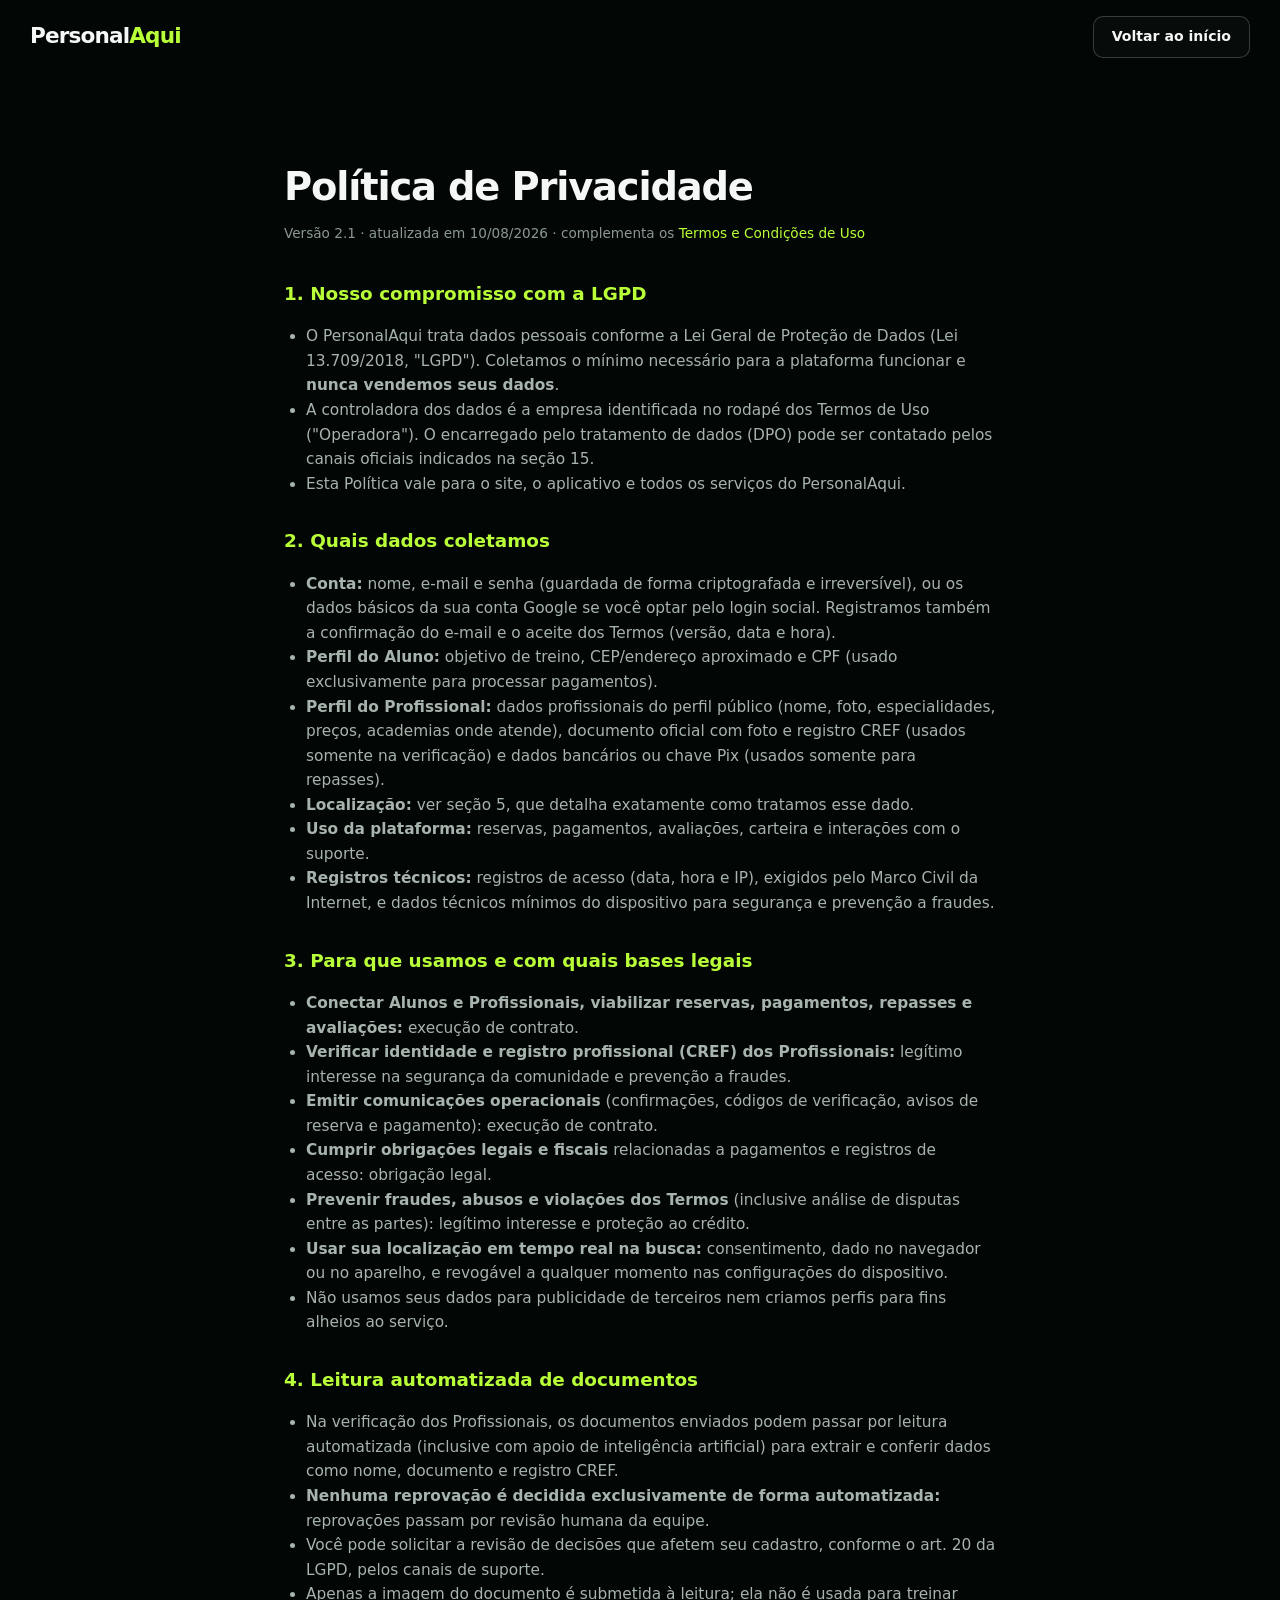
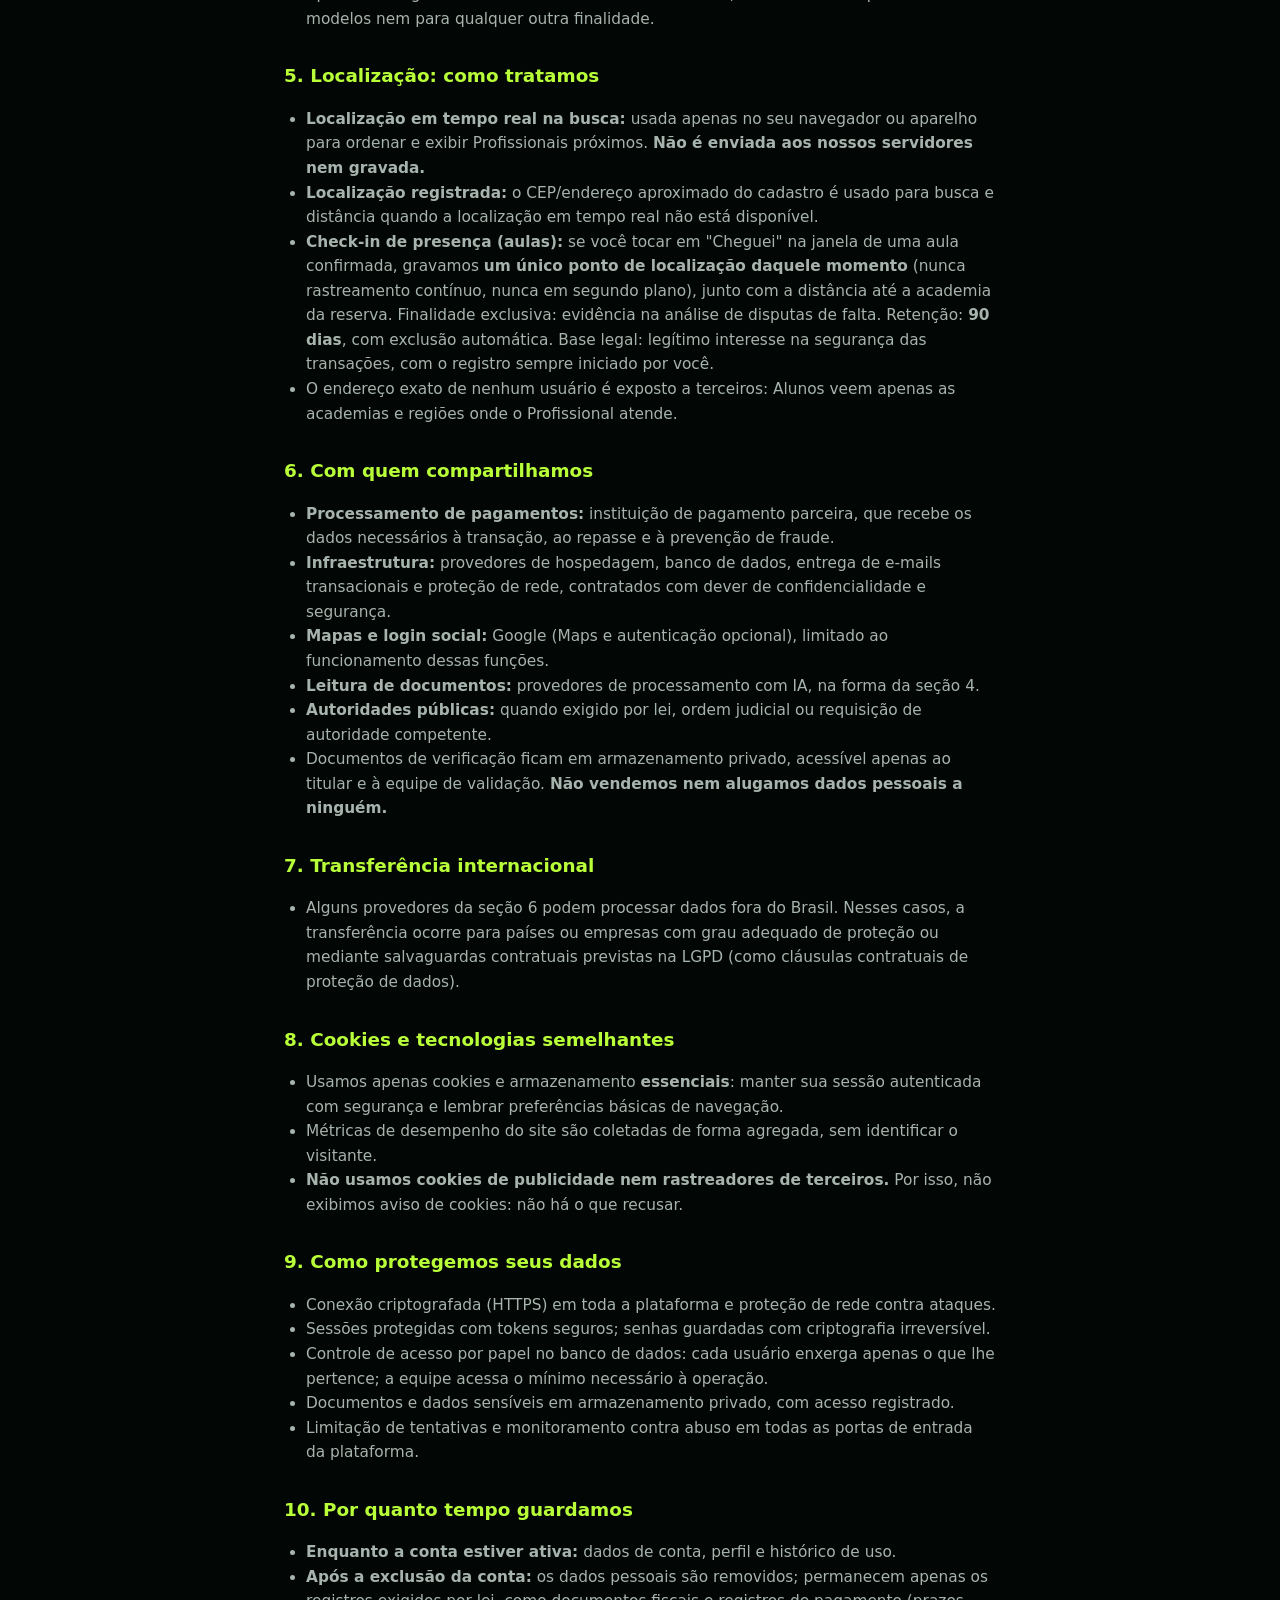
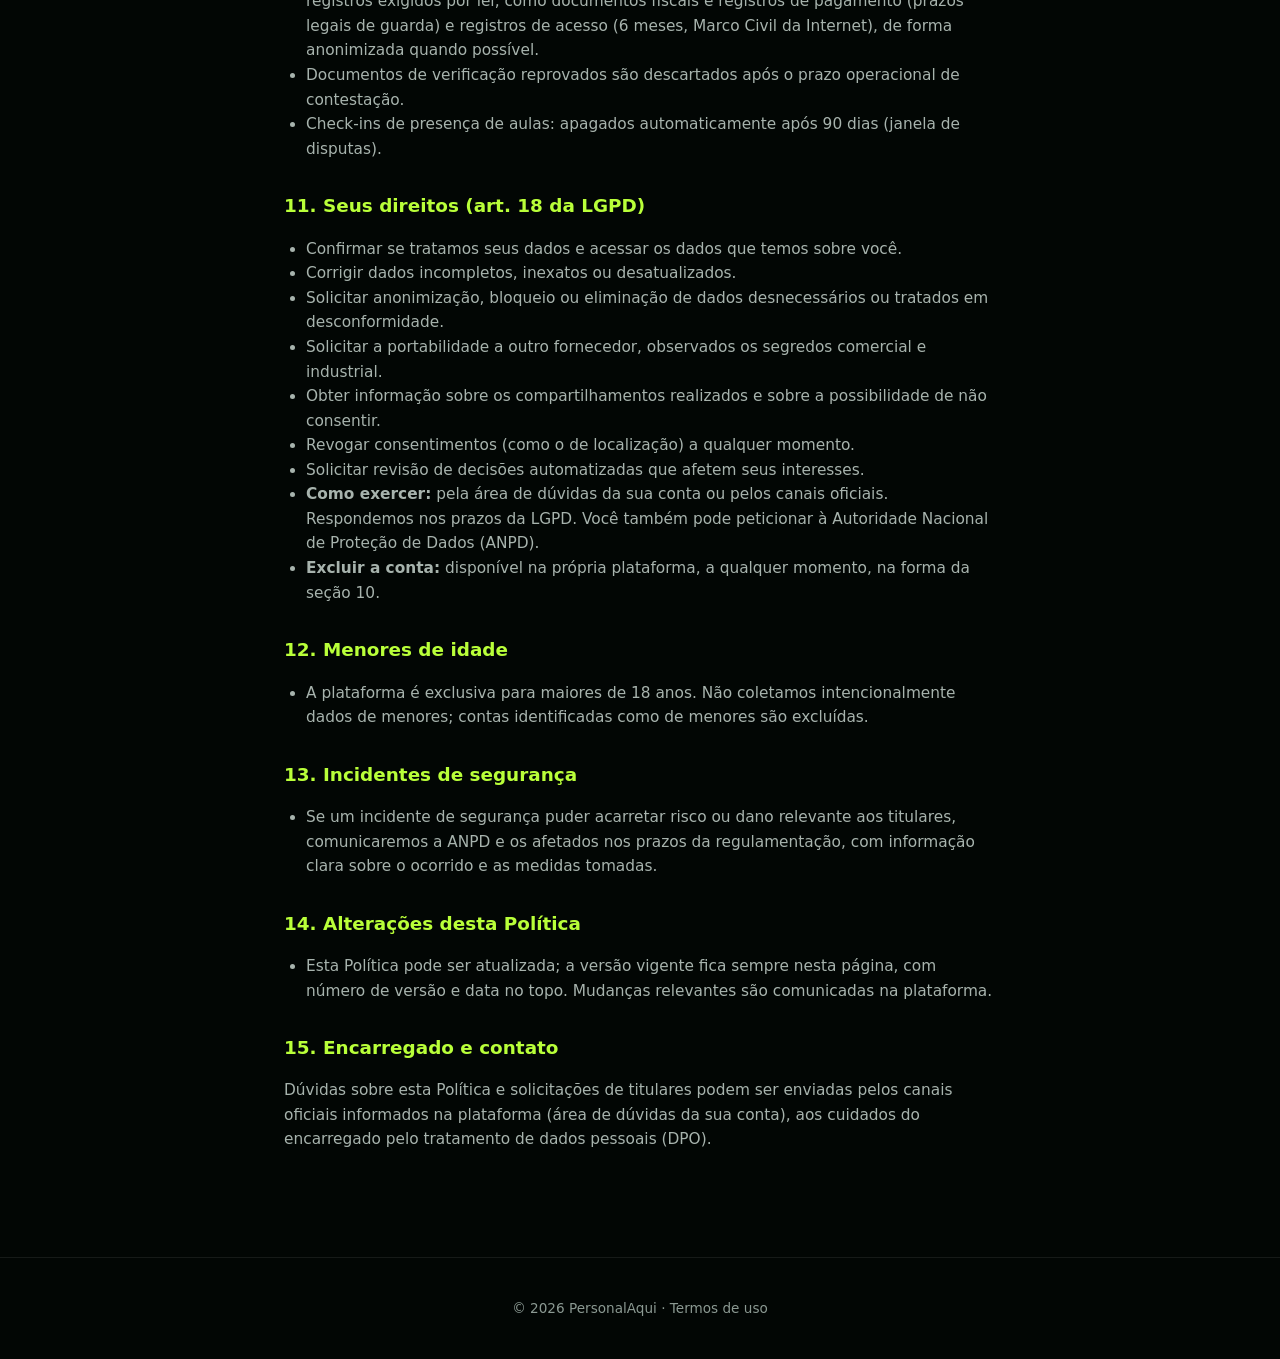
==== commit 8d493b98: "deploy: landing sincronizada do repositório principal" ====
--- a/privacidade.html
+++ b/privacidade.html
@@ -21,7 +21,7 @@
 
   <main class="pagina-legal">
     <h1>Política de Privacidade</h1>
-    <span class="atualizacao">Versão 2 · atualizada em 09/08/2026 · complementa os <a href="termos.html">Termos e Condições de Uso</a></span>
+    <span class="atualizacao">Versão 2.1 · atualizada em 10/08/2026 · complementa os <a href="termos.html">Termos e Condições de Uso</a></span>
 
     <h2 id="lgpd">1. Nosso compromisso com a LGPD</h2>
     <ul>
@@ -61,8 +61,9 @@
 
     <h2>5. Localização: como tratamos</h2>
     <ul>
-      <li><strong>Localização em tempo real:</strong> usada apenas no seu navegador ou aparelho para ordenar e exibir Profissionais próximos. <strong>Não é enviada aos nossos servidores nem gravada.</strong></li>
+      <li><strong>Localização em tempo real na busca:</strong> usada apenas no seu navegador ou aparelho para ordenar e exibir Profissionais próximos. <strong>Não é enviada aos nossos servidores nem gravada.</strong></li>
       <li><strong>Localização registrada:</strong> o CEP/endereço aproximado do cadastro é usado para busca e distância quando a localização em tempo real não está disponível.</li>
+      <li><strong>Check-in de presença (aulas):</strong> se você tocar em "Cheguei" na janela de uma aula confirmada, gravamos <strong>um único ponto de localização daquele momento</strong> (nunca rastreamento contínuo, nunca em segundo plano), junto com a distância até a academia da reserva. Finalidade exclusiva: evidência na análise de disputas de falta. Retenção: <strong>90 dias</strong>, com exclusão automática. Base legal: legítimo interesse na segurança das transações, com o registro sempre iniciado por você.</li>
       <li>O endereço exato de nenhum usuário é exposto a terceiros: Alunos veem apenas as academias e regiões onde o Profissional atende.</li>
     </ul>
 
@@ -102,6 +103,7 @@
       <li><strong>Enquanto a conta estiver ativa:</strong> dados de conta, perfil e histórico de uso.</li>
       <li><strong>Após a exclusão da conta:</strong> os dados pessoais são removidos; permanecem apenas os registros exigidos por lei, como documentos fiscais e registros de pagamento (prazos legais de guarda) e registros de acesso (6 meses, Marco Civil da Internet), de forma anonimizada quando possível.</li>
       <li>Documentos de verificação reprovados são descartados após o prazo operacional de contestação.</li>
+      <li>Check-ins de presença de aulas: apagados automaticamente após 90 dias (janela de disputas).</li>
     </ul>
 
     <h2>11. Seus direitos (art. 18 da LGPD)</h2>
--- a/styles.css
+++ b/styles.css
@@ -39,6 +39,20 @@
 }
 /* sem backdrop-filter aqui: desfoque sobre o video do hero pisca no hover (bug do Chromium) */
 .site-header.is-scrolled { background: rgba(4, 10, 7, .96); border-color: rgba(255,255,255,.06); box-shadow: 0 10px 40px rgba(0,0,0,.3); }
+
+/* ====== menu suspenso (so na pagina inicial): pilula flutuante com o video atras ====== */
+.site-header.menu-suspenso { position: fixed; top: 14px; left: 0; right: 0; height: auto; border-bottom: 0; background: transparent; }
+.site-header.menu-suspenso.is-scrolled { background: transparent; box-shadow: none; }
+.menu-suspenso .header-inner {
+  height: 64px; padding: 0 10px 0 20px; border-radius: 999px;
+  background: rgba(5, 12, 8, .92); border: 1px solid rgba(255,255,255,.1);
+  box-shadow: 0 18px 44px rgba(0,0,0,.45);
+}
+.menu-suspenso.is-scrolled .header-inner { background: rgba(4, 10, 7, .97); border-color: rgba(185,255,57,.16); }
+/* o menu do celular abre como cartao solto abaixo da pilula */
+.menu-suspenso .menu-celular { border-radius: 18px; margin: 8px 14px 0; border: 1px solid rgba(255,255,255,.1); }
+/* o hero comeca por baixo da pilula (video roda atras do menu) */
+.hero-com-video { padding-top: calc(var(--header-h) + 46px); }
 /* camada propria de composicao: hover/clique na barra nao repinta junto com o video */
 .site-header { transform: translateZ(0); }
 .cadastro-menu { transform: translateZ(0); }
@@ -344,7 +358,8 @@
 @media (max-width: 960px) {
   :root { --header-h: 68px; }
   .header-inner { grid-template-columns: auto 1fr; }.main-nav { display: none; }.header-actions { justify-self: end; }
-  .menu-celular-botao { display: grid; }
+  /* especificidade maior: a regra base display:none vem depois no arquivo */
+  .header-actions .menu-celular-botao { display: grid; }
   .hero { padding-top: 42px; }.hero-grid { grid-template-columns: 1fr; }.hero-copy { text-align: center; }.hero h1, .hero-description { margin-left: auto; margin-right: auto; }.hero-actions { justify-content: center; }.trust-strip { max-width: 760px; margin: auto; }.hero-visual { max-width: 700px; width: 100%; margin: -10px auto 0; }
   .trainer-section-grid, .faq-grid { grid-template-columns: 1fr; }.trainer-copy { text-align: center; }.benefit-list { text-align: left; max-width: 700px; margin-left: auto; margin-right: auto; }.trainer-visual { max-width: 720px; width: 100%; margin: auto; }.trainer-selos { justify-content: center; }.payout-card { right: 10px; bottom: 10px; }
   .security-grid { grid-template-columns: 1fr; }.security-card { min-height: 150px; }
